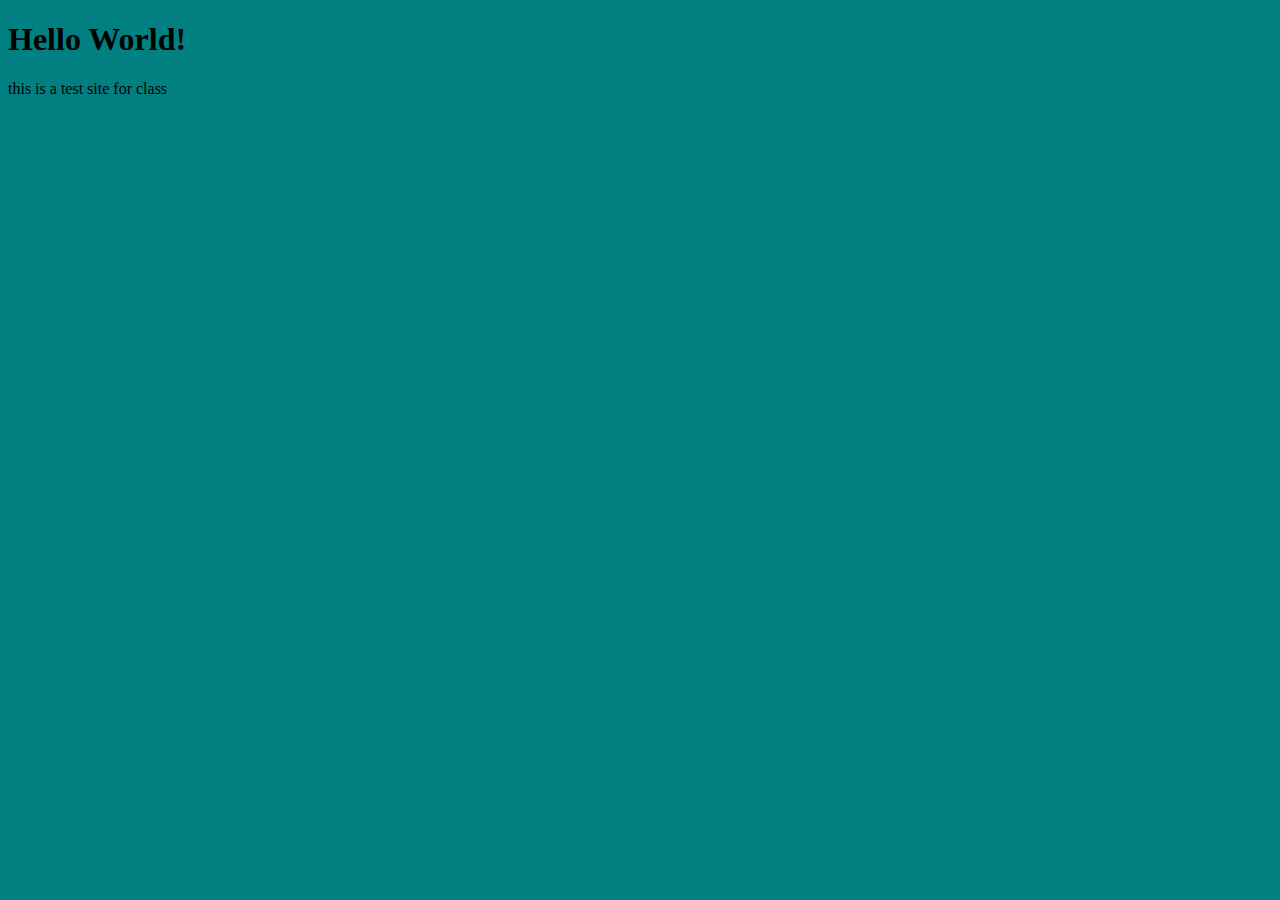
==== index.html @ 4259e852 "Create index.html" ====
<!DOCTYPE html>
<html>
<head>
	<meta charset="utf-8">
	<meta name="viewport" content="width=device-width, initial-scale=1">
	<title>Stardew Valley | Home</title>
</head>
<body style="background-color: teal;">
	<header>
		<h1>Hello World!</h1>
		<p>this is a test site for class</p>
	</header>
	<section></section>
	<section></section>
	<footer></footer>

</body>
</html>
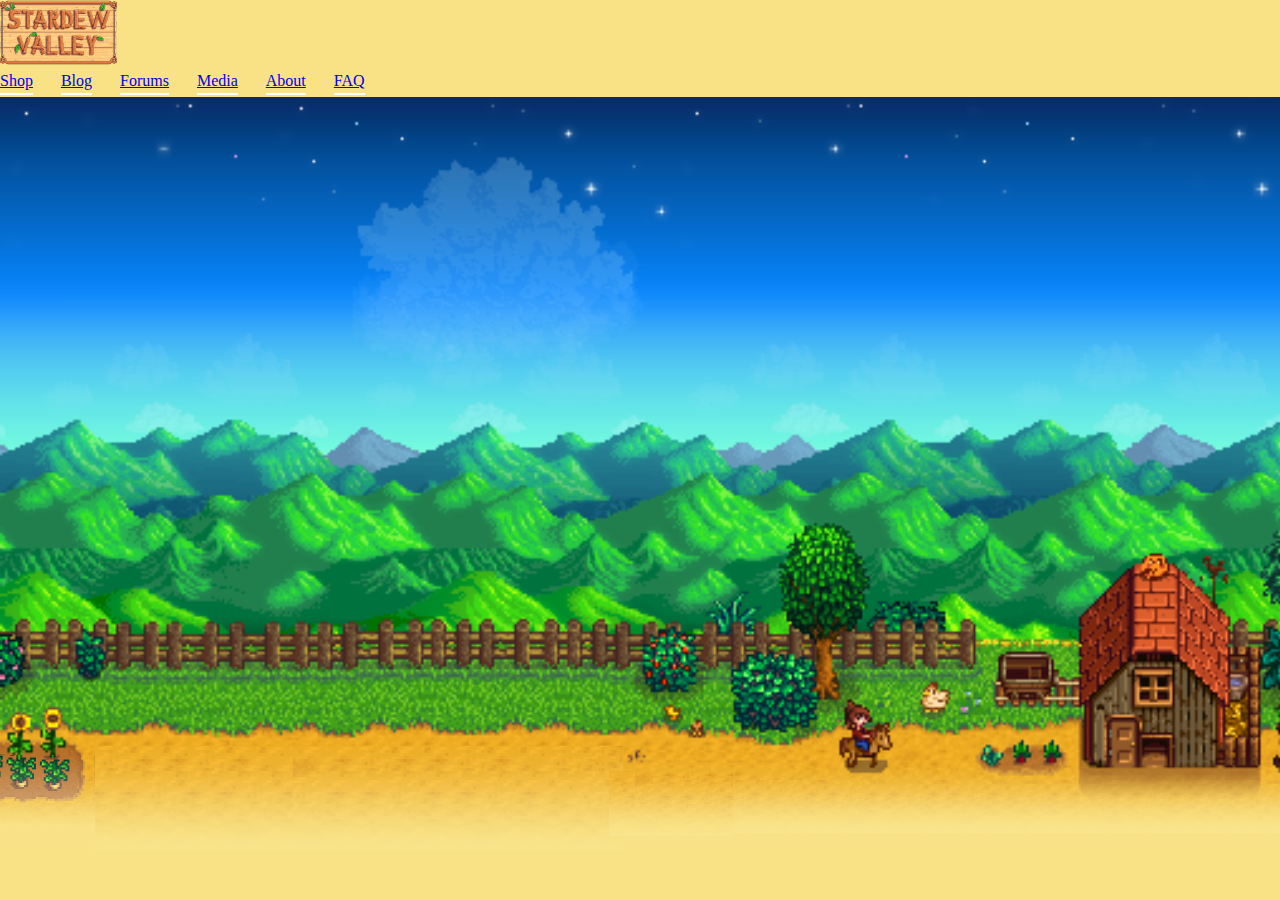
==== commit e26051e9: "imgs" ====
--- a/index.html
+++ b/index.html
@@ -4,13 +4,40 @@
 	<meta charset="utf-8">
 	<meta name="viewport" content="width=device-width, initial-scale=1">
 	<title>Stardew Valley | Home</title>
+
+	<!-- STYLE SHEETS -->
+    <link rel="stylesheet" href="styles/normalize.css">
+    <link rel="stylesheet" href="styles/style.css">
+    <meta name="viewport" content="width=device-width, initial-scale=1.0">
 </head>
-<body style="background-color: teal;">
+<body>
 	<header>
-		<h1>Hello World!</h1>
-		<p>this is a test site for class</p>
+		<nav id="top-nav">
+			<div id="SDVLogo"><a href="index.html"><img src="imgs/TopMenuLogo.svg"></a></div>
+			<div>
+				<ul>
+					<li><a href="#">Shop<a/></li>
+					<li><a href="#">Blog<a/></li>
+					<li><a href="#">Forums<a/></li>
+					<li><a href="#">Media<a/></li>
+					<li><a href="#">About<a/></li>
+					<li><a href="#">FAQ<a/></li>
+				</ul>
+			</div>	
+		</nav>
+		<div>
+			<!--add social media icons here -->
+		</div>
 	</header>
-	<section></section>
+
+	<section>
+		<!-- Hero Section -->
+
+	</section>
+	 <div id="HeroSec">
+		<img src="imgs/heroimg.svg">
+		
+	</div>
 	<section></section>
 	<footer></footer>
 
--- a/styles/style.css
+++ b/styles/style.css
@@ -0,0 +1,52 @@
+/* GLOBAL STYLES */
+
+html {
+    line-height: 0;
+}
+
+body {
+    width: 100%;
+    background-color: #f9e186;
+}
+
+.flex-row-top {
+    display: flex;
+    flex-direction: row;
+    justify-content: space-between;
+}
+
+.flex-row-center {
+    display: flex;
+    flex-direction: row;
+    justify-content: space-between;
+    align-items: center;
+}
+
+.flex-1 {
+    flex: 1;
+    background-color: lightblue;
+}
+
+.flex-2 {
+    flex: 2;
+    background-color: peachpuff;
+}
+
+.grid-2 {
+    display: grid;
+    grid-template: auto / 1fr 2fr;
+    column-gap: 104px;
+}
+
+/* top menu */
+#top-nav ul {
+    padding: 0;
+}
+
+#top-nav li {
+    list-style-type: none;
+    margin-right: 24px;
+    border-bottom: 2px solid white;
+    padding-bottom: 4px;
+    display: inline;
+}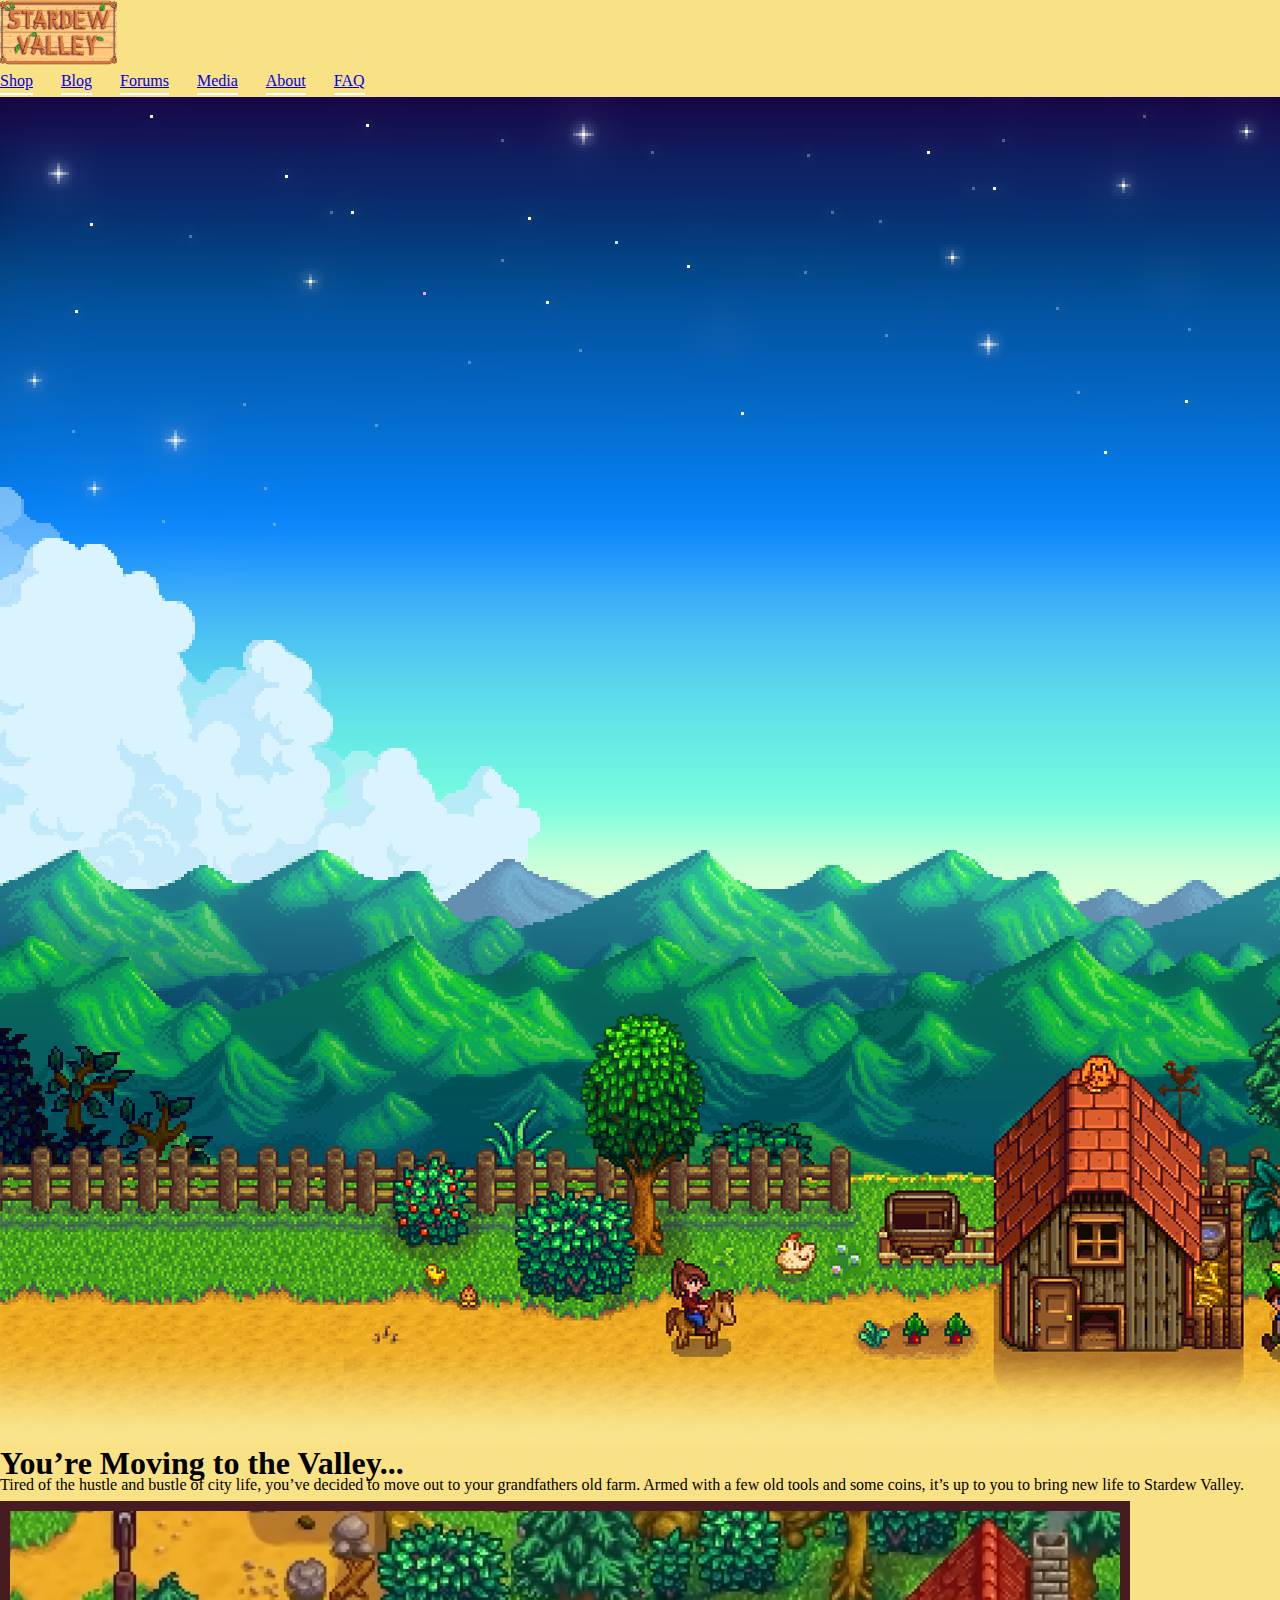
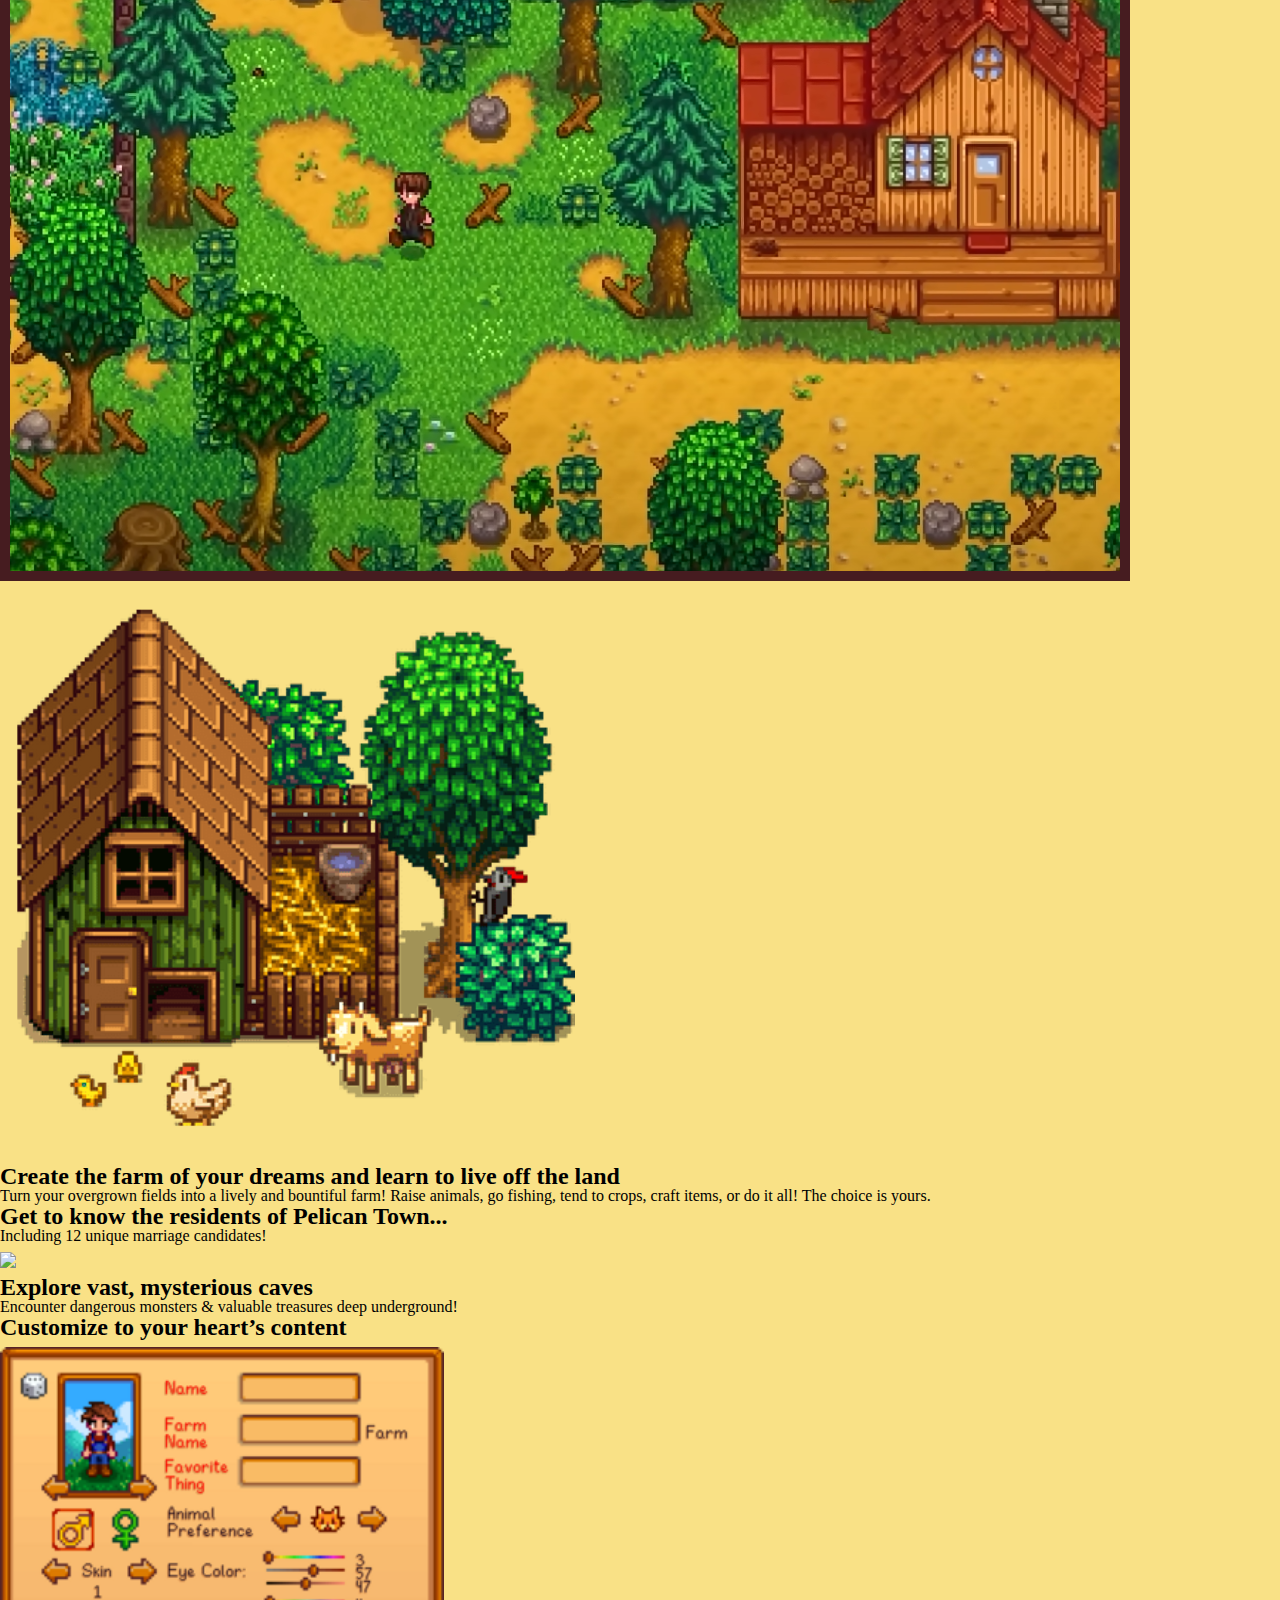
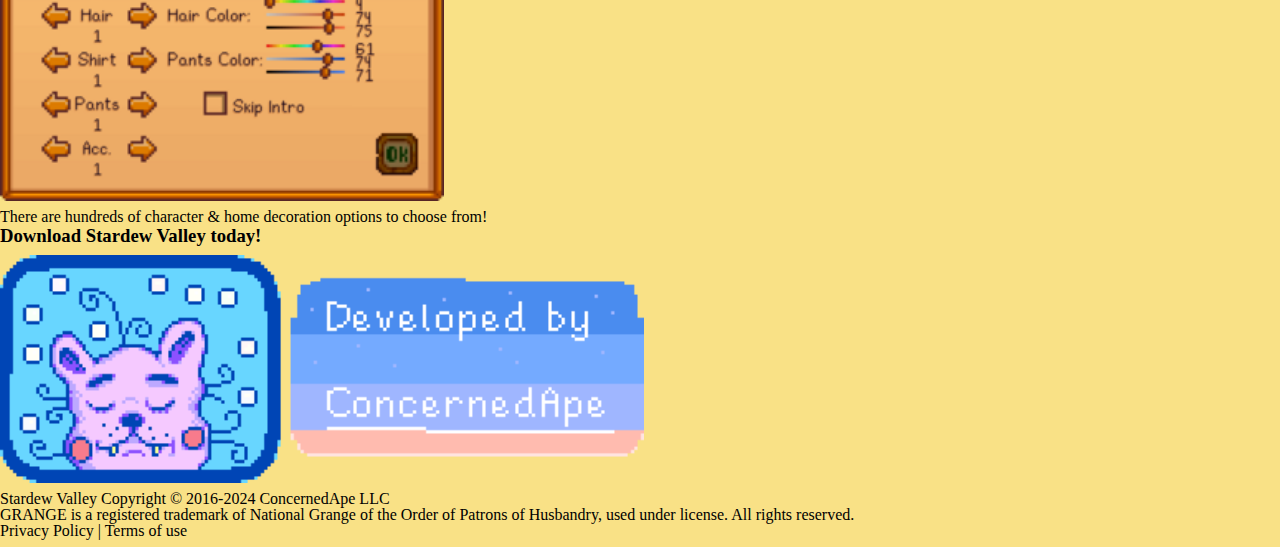
==== commit 2ca64bea: "content update" ====
--- a/index.html
+++ b/index.html
@@ -33,13 +33,60 @@
 	<section>
 		<!-- Hero Section -->
 
+		<div class="HeroSec"><img src="imgs/stardewbackground.png"></div>
+
 	</section>
-	 <div id="HeroSec">
-		<img src="imgs/heroimg.svg">
+	 
+
+	<section>
+		<!-- content -->
 		
-	</div>
-	<section></section>
-	<footer></footer>
+		<div>
+			<h1>You’re Moving to the Valley...</h1>
+			<p>Tired of the hustle and bustle of city life, you’ve decided to move out to your grandfathers old farm. Armed with a few old tools and some coins, it’s up to you to bring new life to Stardew Valley.</p>
+			<div><img src="imgs/homeimg1.svg"></div>
+		</div>
+		
+		
+		<div>
+			<div><img src="imgs/farmclearbg.svg"></div>
+			<h2>Create the farm of your dreams and learn to live off the land</h2>
+			<p>Turn your overgrown fields into a lively and bountiful farm! Raise animals, go fishing, tend to crops, craft items, or do it all! The choice is yours.</p>
+		</div>
+
+		<div>
+			<h2>Get to know the residents of Pelican Town...</h2>
+			<!-- button to see mariage candidates -->
+			<p>Including 12 unique marriage candidates!</p>
+		</div>
+
+		<div>
+			<div><img src="imgs/mines.svg"></div>
+			<h2>Explore vast, mysterious caves</h2>
+			<p>Encounter dangerous monsters & valuable treasures deep underground!</p>
+		</div>
+
+		<div>
+			<h2>Customize to your heart’s content</h2>
+			<div><img src="imgs/CharacterCreation.svg"></div>
+			<p>There are hundreds of character & home decoration options to choose from!</p>
+		</div>
+
+		<div>
+			<h3>Download Stardew Valley today!</h3>
+			<!-- ratings sponsors and stuff -->
+		</div>
+
+	</section>
+	<footer>
+		<div>
+			<div><img src="imgs/ConcernedApe.svg"></div>
+			<p>Stardew Valley Copyright © 2016-2024 ConcernedApe LLC</p>
+			<p>GRANGE is a registered trademark of National Grange of the Order of Patrons of Husbandry, used under license. All rights reserved.</p>
+		</div>
+
+		<p>Privacy Policy | Terms of use</p>
+	</footer>
 
 </body>
 </html>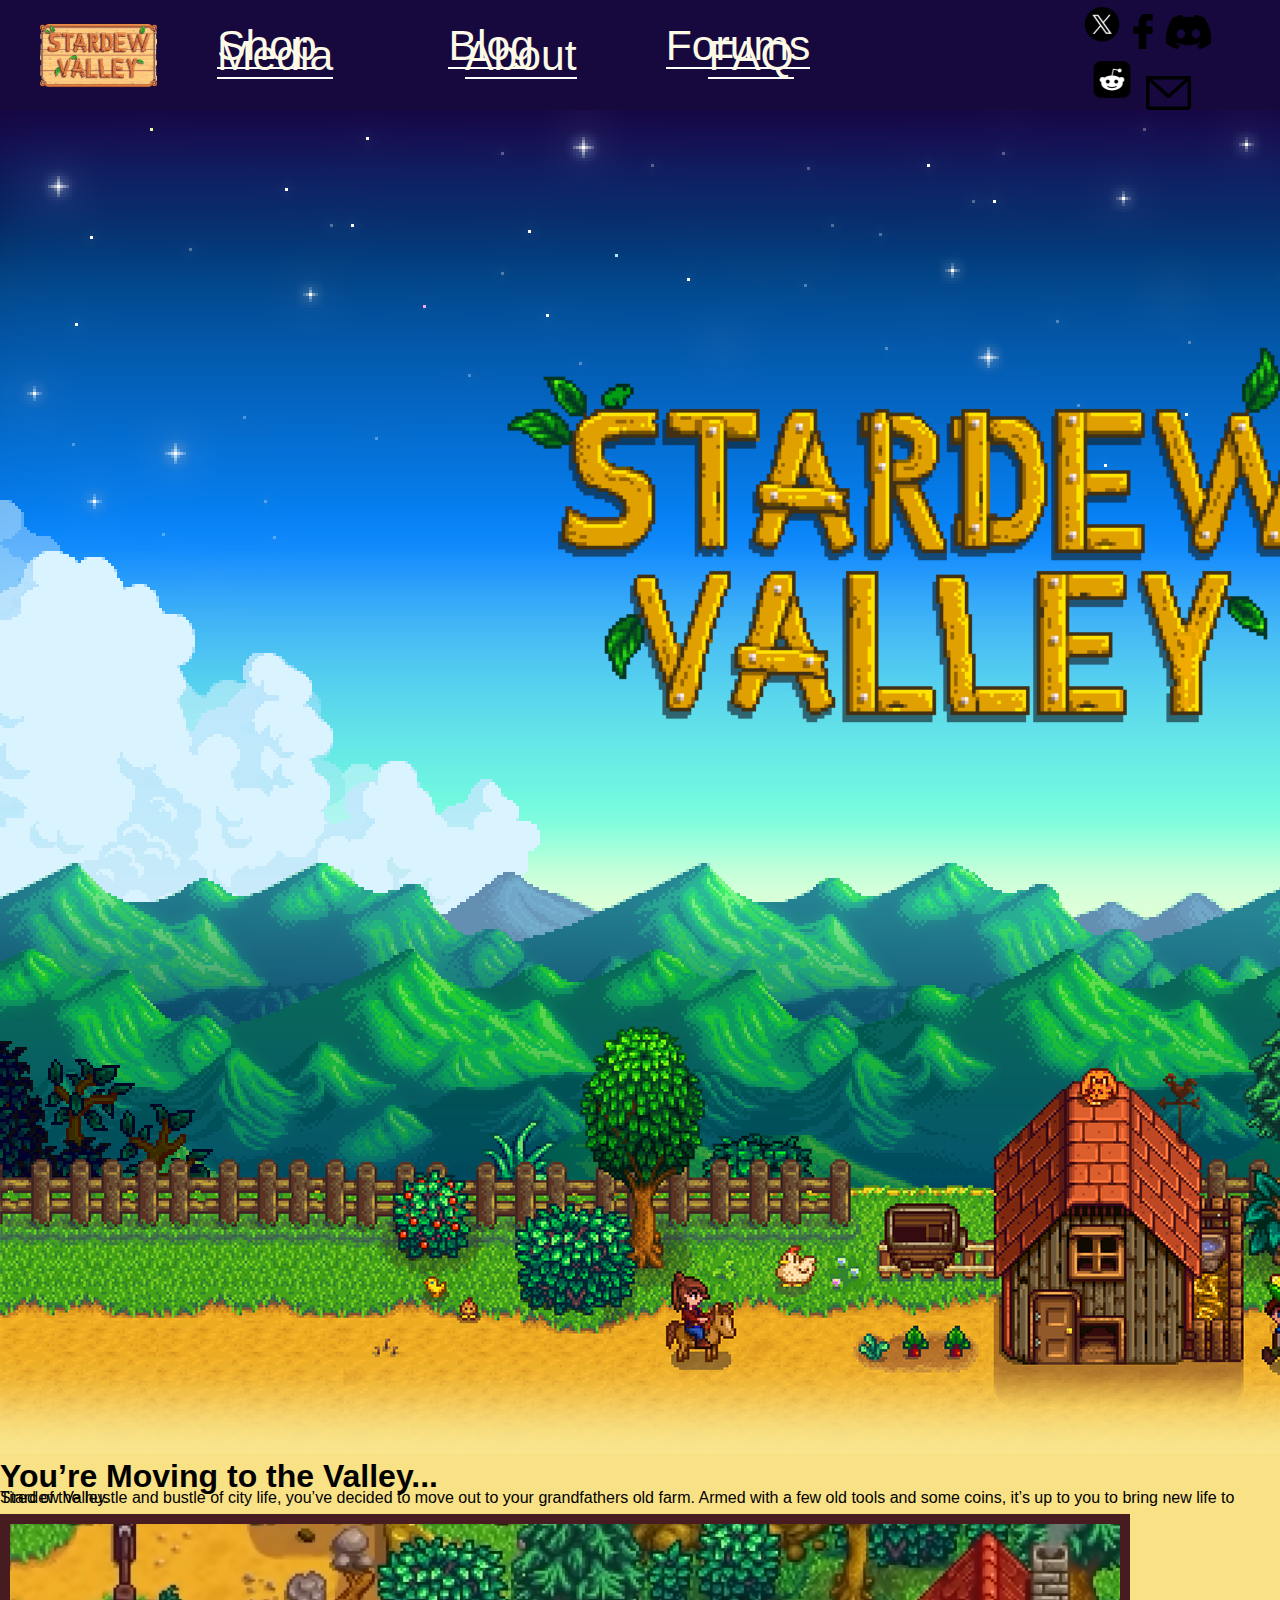
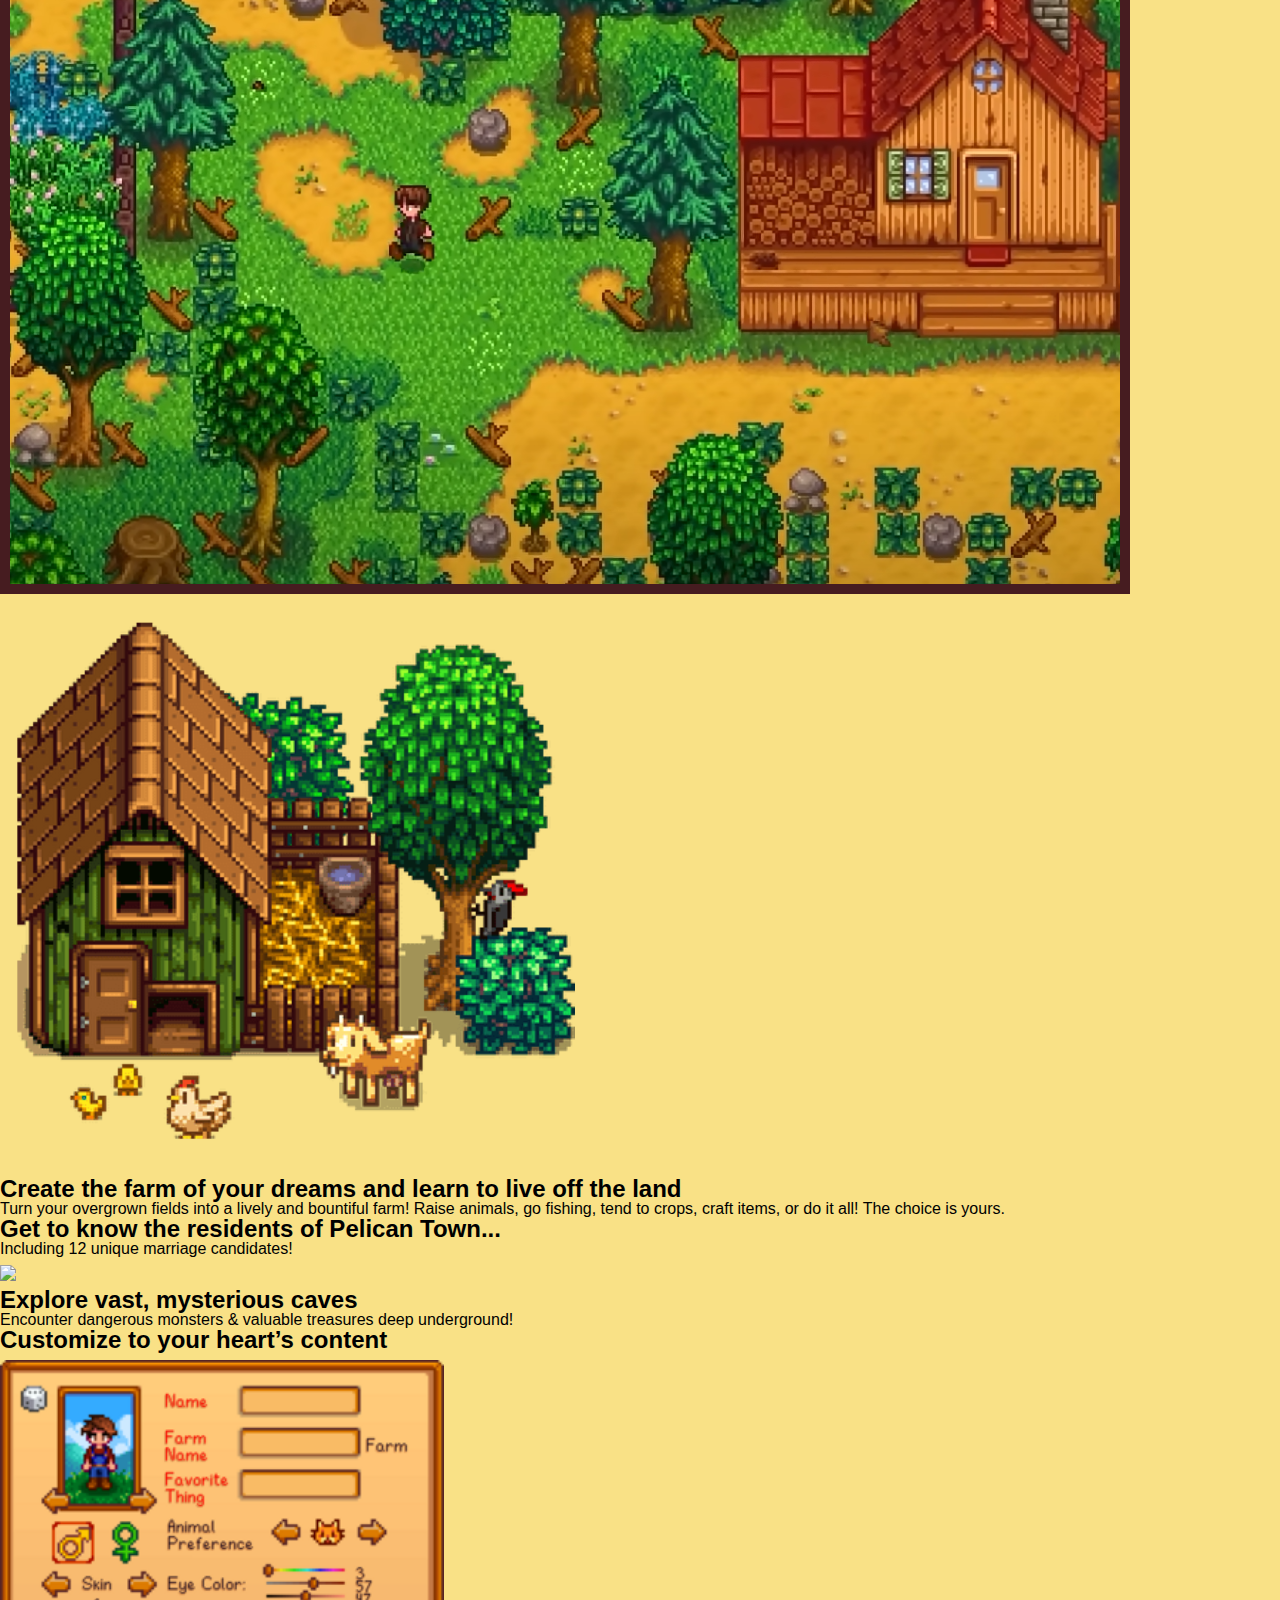
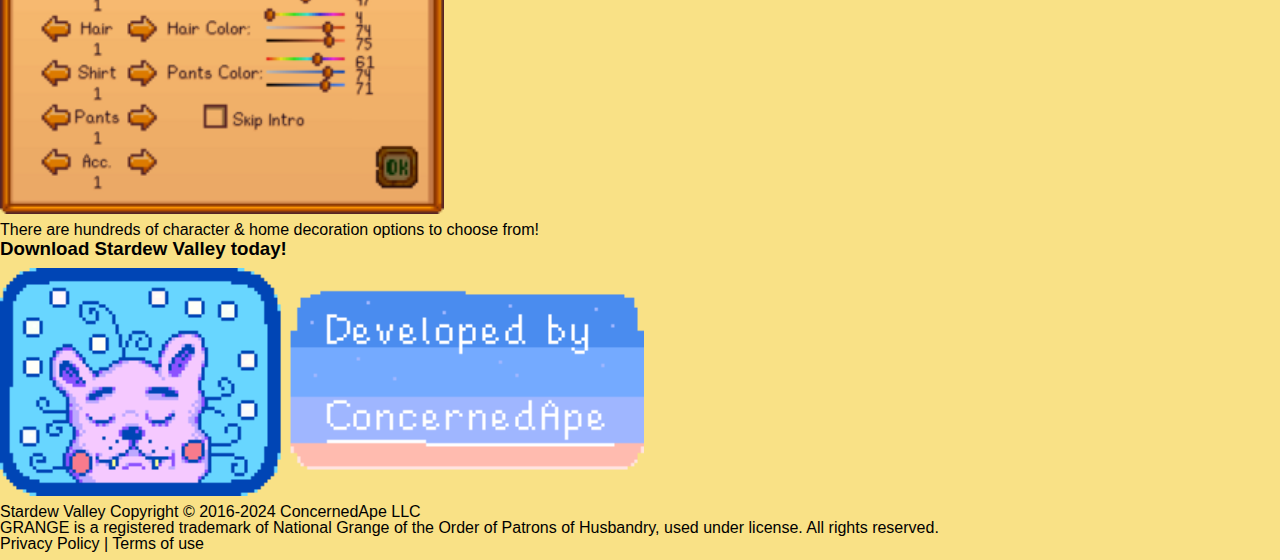
==== commit 79c4c54c: "progress" ====
--- a/index.html
+++ b/index.html
@@ -8,7 +8,6 @@
 	<!-- STYLE SHEETS -->
     <link rel="stylesheet" href="styles/normalize.css">
     <link rel="stylesheet" href="styles/style.css">
-    <meta name="viewport" content="width=device-width, initial-scale=1.0">
 </head>
 <body>
 	<header>
@@ -17,23 +16,30 @@
 			<div>
 				<ul>
 					<li><a href="#">Shop<a/></li>
-					<li><a href="#">Blog<a/></li>
+					<li><a href="DevBlog.html">Blog<a/></li>
 					<li><a href="#">Forums<a/></li>
-					<li><a href="#">Media<a/></li>
+					<li><a href="Media.html">Media<a/></li>
 					<li><a href="#">About<a/></li>
-					<li><a href="#">FAQ<a/></li>
+					<li><a href="faq.html">FAQ<a/></li>
 				</ul>
 			</div>	
+			<div id="topsocials">
+			<a href="#"><img src="imgs/image 26.svg" alt="Twitter link"></a>
+			<a href="#"><img src="imgs/image 28.svg" alt="Facebook link"></a>
+			<a href="#"><img src="imgs/image 27.svg" alt="Discord link"></a>
+			<a href="#"><img src="imgs/image 29.svg" alt="Reddit link"></a>
+			<a href="#"><img src="imgs/email.svg" alt="Email link"></a>
+		</div>
 		</nav>
-		<div>
-			<!--add social media icons here -->
-		</div>
 	</header>
 
 	<section>
 		<!-- Hero Section -->
 
-		<div class="HeroSec"><img src="imgs/stardewbackground.png"></div>
+		<div class="HeroSec">
+			<img src="imgs/stardewbackground.png" alt="Rolling hills under a blue sky with stars near the top. There are clouds on either side of the sky and a flock of birds flying into the distance on the right near the hills. At the bottom of the image there is a view of a farm building, and two player sprites farming. One is on a horse near some chickens, and the other is tending the garden.">
+			<a href="index.html" class="mainlogolink"><img src="imgs/main_logo.png" alt="Main Stardew Valley Logo, links to homepage."></a>
+		</div>
 
 	</section>
 	 
--- a/styles/style.css
+++ b/styles/style.css
@@ -7,6 +7,11 @@
 body {
     width: 100%;
     background-color: #f9e186;
+    font-family: Stardew_Valley, sans-serif;
+}
+
+a {
+    text-decoration: inherit;
 }
 
 .flex-row-top {
@@ -38,6 +43,14 @@
     column-gap: 104px;
 }
 
+/* fonts */
+
+@font-face {
+    font-family: Stardew_Valley;
+    src: url(fonts/Stardew_Valley.otf);
+}
+
+
 /* top menu */
 #top-nav ul {
     padding: 0;
@@ -45,8 +58,49 @@
 
 #top-nav li {
     list-style-type: none;
-    margin-right: 24px;
+    margin-right: 60px;
+    margin-left: 60px;
     border-bottom: 2px solid white;
     padding-bottom: 4px;
     display: inline;
+}
+
+#top-nav a {
+    text-decoration: none;
+    color: #FDF9E7;
+    font-size: 32pt;
+}
+
+#top-nav {
+    display: flex;
+    align-items: center;
+    justify-content: space-between;
+    background-color: #17093E;
+}
+
+#SDVLogo {
+    margin-left: 40px;
+}
+
+#topsocials {
+    margin-right: 40px;
+}
+
+/* hero section */
+
+.HeroSec {
+    position: relative;
+    display: inline-block;
+}
+
+.HeroSec img {
+    display: block;
+}
+
+
+.mainlogolink {
+    position: absolute;
+    scale: 120%;
+    top: 20%;
+    left: 30%;
 }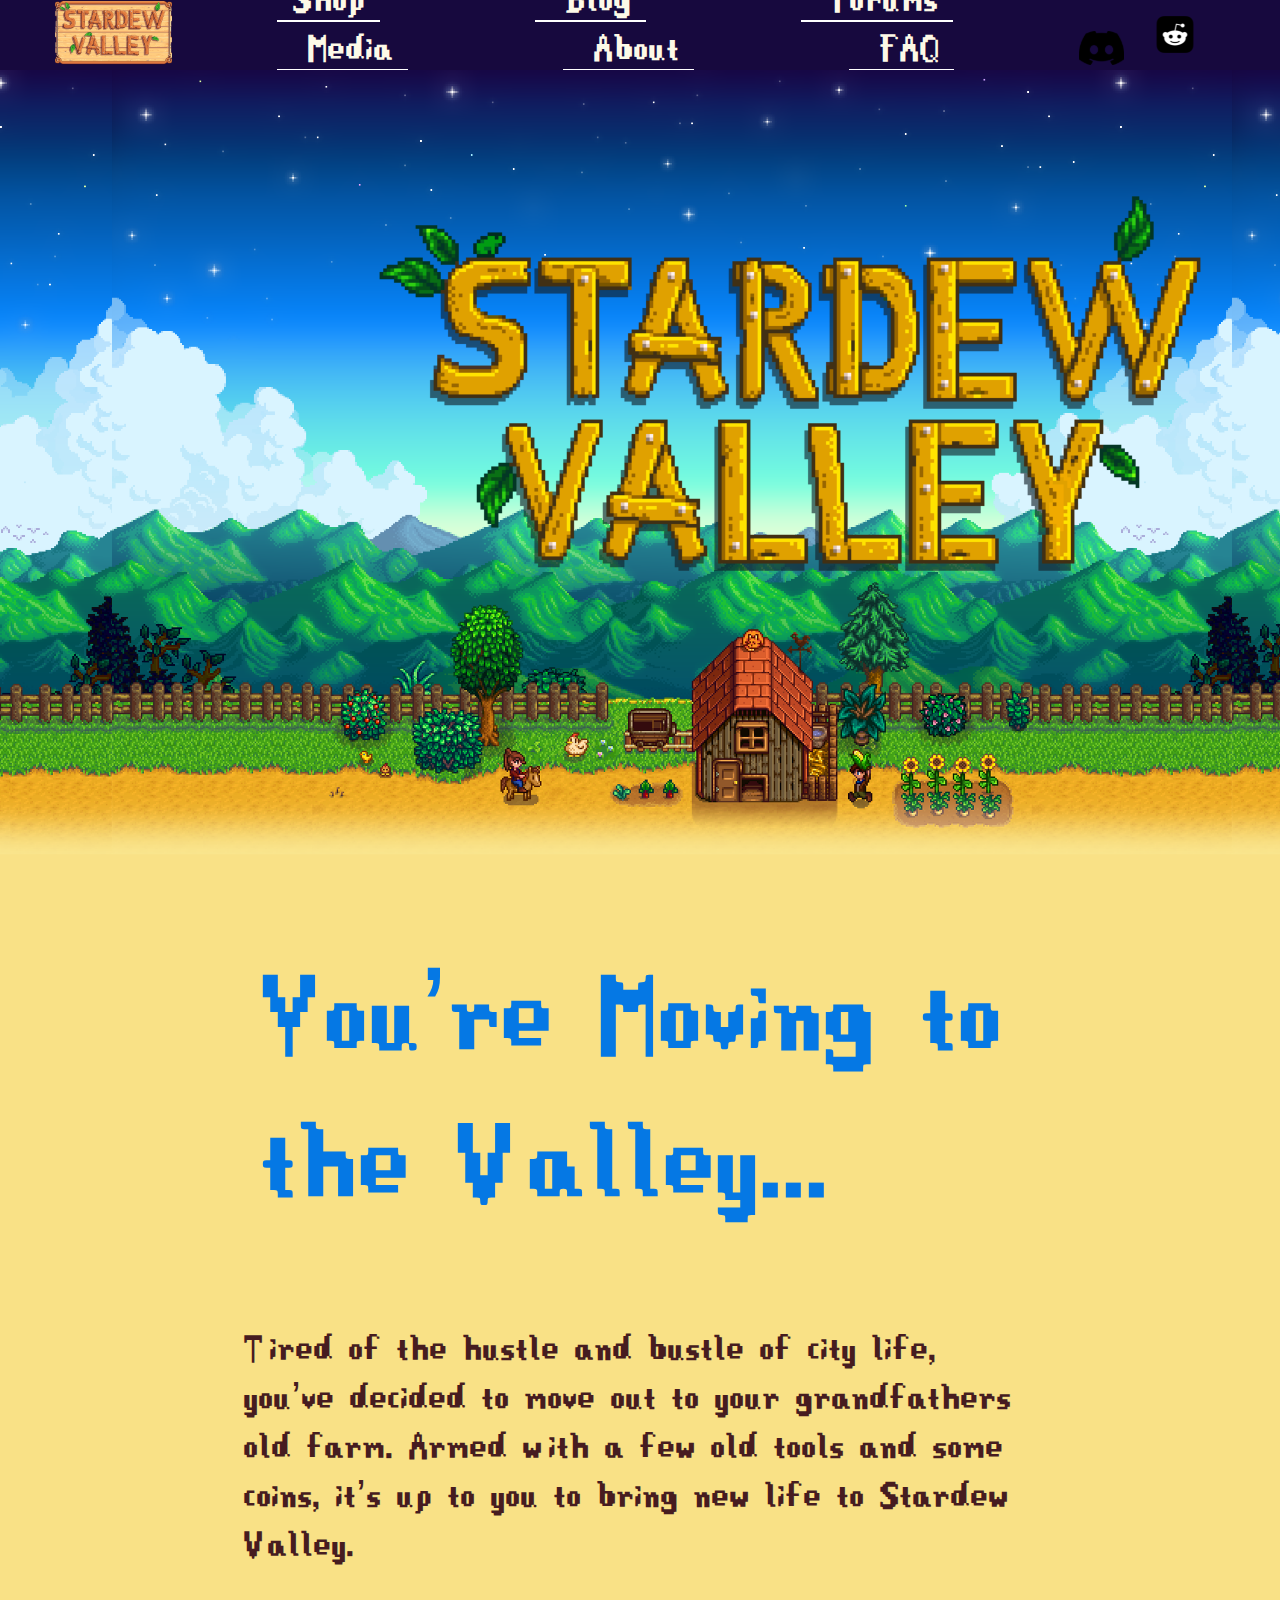
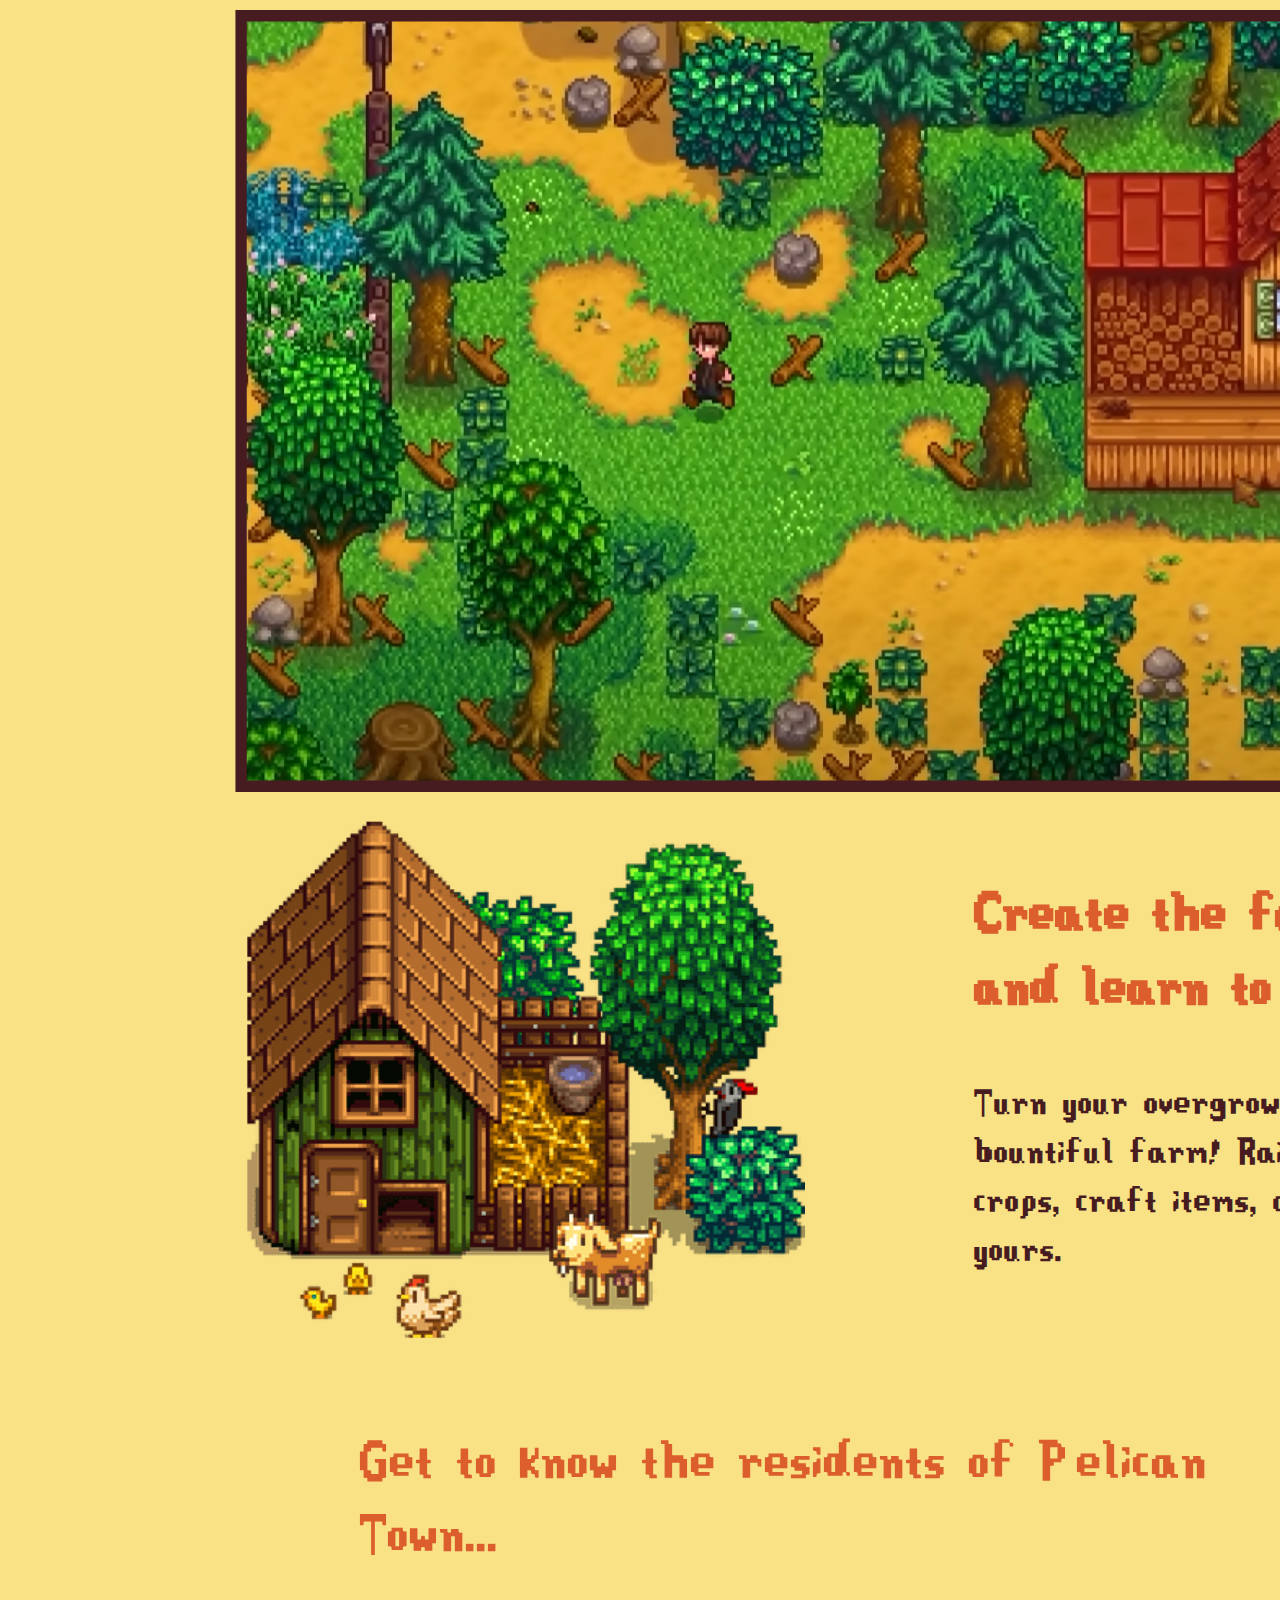
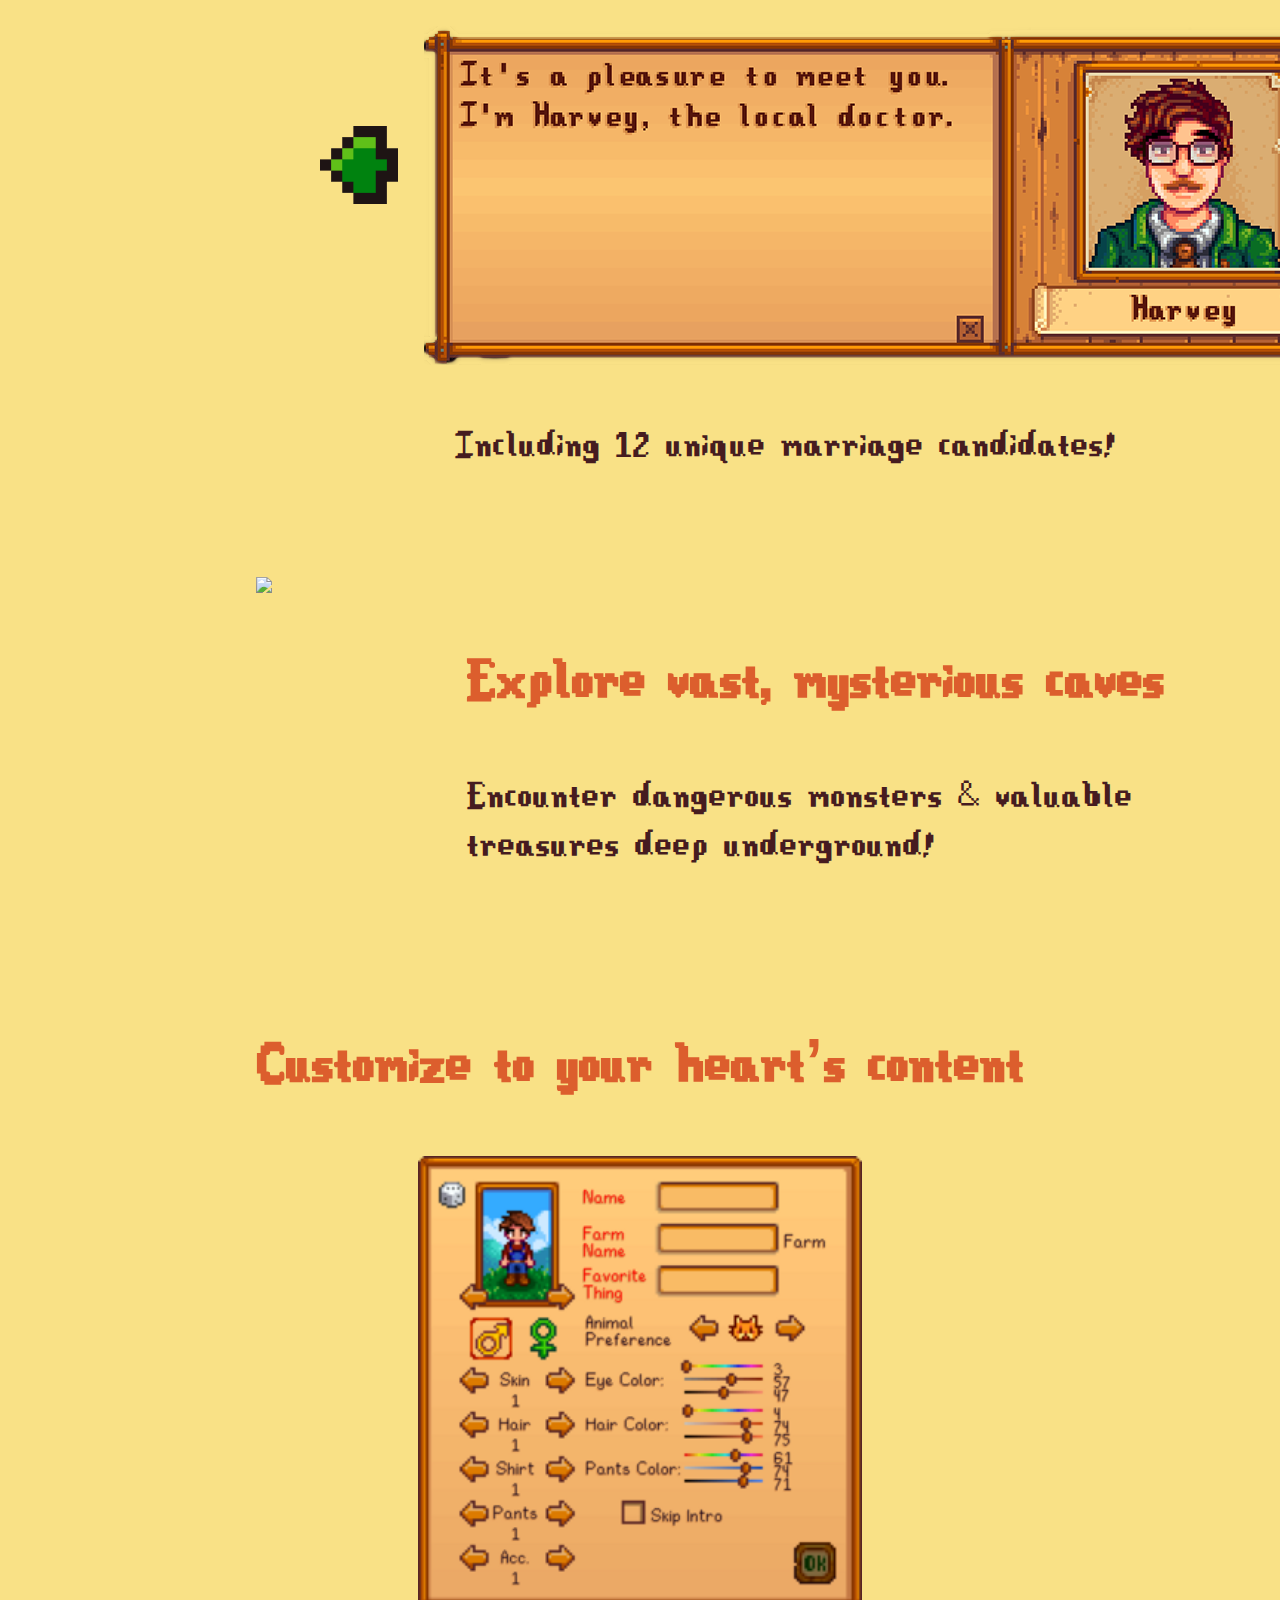
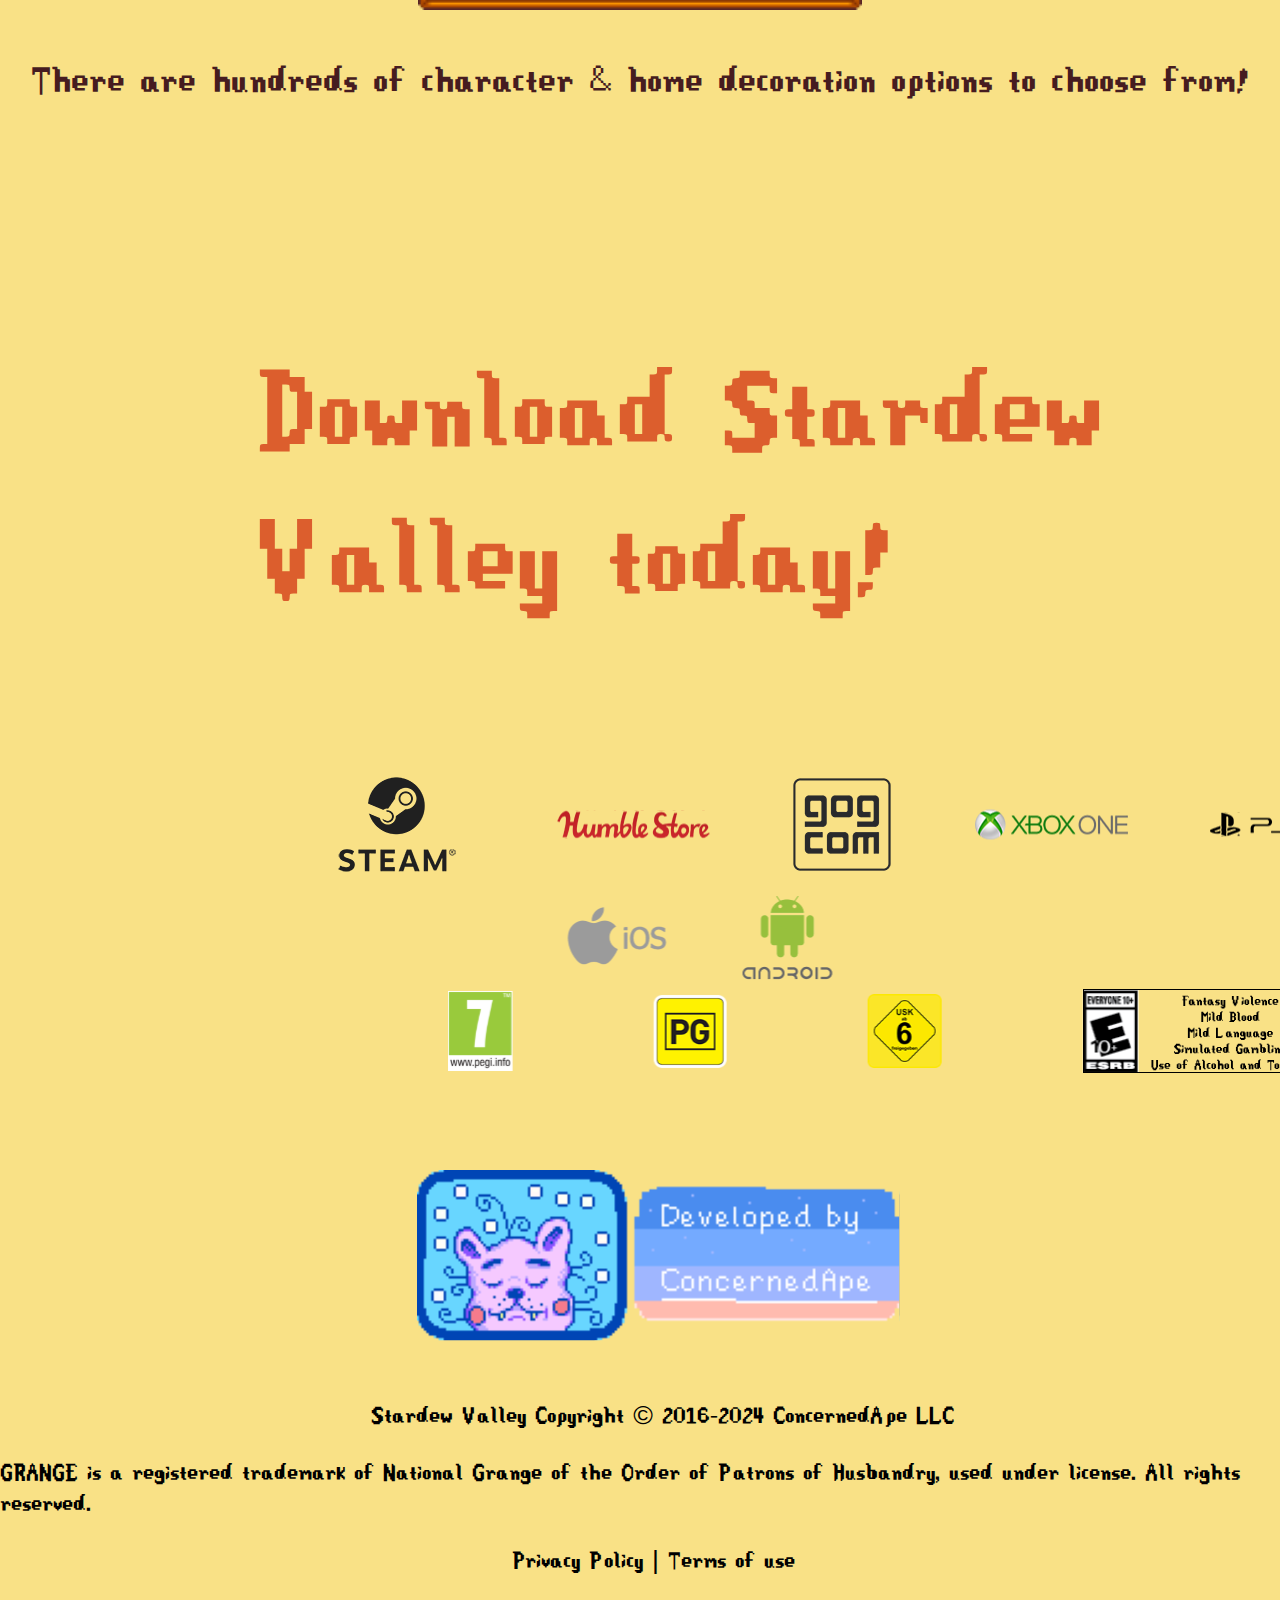
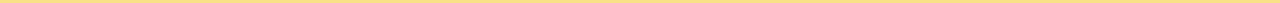
==== commit 34a51e19: "major layout update" ====
--- a/index.html
+++ b/index.html
@@ -12,7 +12,7 @@
 <body>
 	<header>
 		<nav id="top-nav">
-			<div id="SDVLogo"><a href="index.html"><img src="imgs/TopMenuLogo.svg"></a></div>
+			<div id="SDVLogo"><a href="index.html"><img src="imgs/TopMenuLogo.svg" alt="Stardew Valley logo featuring the name of the game on a wood board."></a></div>
 			<div>
 				<ul>
 					<li><a href="#">Shop<a/></li>
@@ -37,8 +37,8 @@
 		<!-- Hero Section -->
 
 		<div class="HeroSec">
-			<img src="imgs/stardewbackground.png" alt="Rolling hills under a blue sky with stars near the top. There are clouds on either side of the sky and a flock of birds flying into the distance on the right near the hills. At the bottom of the image there is a view of a farm building, and two player sprites farming. One is on a horse near some chickens, and the other is tending the garden.">
-			<a href="index.html" class="mainlogolink"><img src="imgs/main_logo.png" alt="Main Stardew Valley Logo, links to homepage."></a>
+			<img id="herobg" src="imgs/stardewbackground.png" alt="Rolling hills under a blue sky with stars near the top. There are clouds on either side of the sky and a flock of birds flying into the distance on the right near the hills. At the bottom of the image there is a view of a farm building, and two player sprites farming. One is on a horse near some chickens, and the other is tending the garden.">
+			<a href="index.html" id="mainlogolink"><img src="imgs/main_logo.png" alt="Main Stardew Valley Logo, links to homepage."></a>
 		</div>
 
 	</section>
@@ -47,51 +47,74 @@
 	<section>
 		<!-- content -->
 		
-		<div>
-			<h1>You’re Moving to the Valley...</h1>
-			<p>Tired of the hustle and bustle of city life, you’ve decided to move out to your grandfathers old farm. Armed with a few old tools and some coins, it’s up to you to bring new life to Stardew Valley.</p>
+		<div id="intro">
+			<div id="intro-txt">
+				<h1 class="title">You’re Moving to the Valley...</h1>
+				<p>Tired of the hustle and bustle of city life, you’ve decided to move out to your grandfathers old farm. Armed with a few old tools and some coins, it’s up to you to bring new life to Stardew Valley.</p>
+			</div>
 			<div><img src="imgs/homeimg1.svg"></div>
 		</div>
 		
 		
-		<div>
+		<div id="fod" class="grid-2">
 			<div><img src="imgs/farmclearbg.svg"></div>
-			<h2>Create the farm of your dreams and learn to live off the land</h2>
-			<p>Turn your overgrown fields into a lively and bountiful farm! Raise animals, go fishing, tend to crops, craft items, or do it all! The choice is yours.</p>
+			<div id="fod-txt">
+				<h2 class="lvl1">Create the farm of your dreams and learn to live off the land</h2>
+				<p>Turn your overgrown fields into a lively and bountiful farm! Raise animals, go fishing, tend to crops, craft items, or do it all! The choice is yours.</p>
+			</div>
 		</div>
 
-		<div>
-			<h2>Get to know the residents of Pelican Town...</h2>
-			<!-- button to see mariage candidates -->
+		<div id="residents">
+			<h2 class="lvl1">Get to know the residents of Pelican Town...</h2>
+			<div><img src="imgs/harvey.png"></div>
 			<p>Including 12 unique marriage candidates!</p>
 		</div>
 
-		<div>
+		<div id="mines" class="grid-2">
 			<div><img src="imgs/mines.svg"></div>
-			<h2>Explore vast, mysterious caves</h2>
-			<p>Encounter dangerous monsters & valuable treasures deep underground!</p>
+			<div id="mines-txt">
+				<h2 class="lvl1">Explore vast, mysterious caves</h2>
+				<p>Encounter dangerous monsters & valuable treasures deep underground!</p>
+			</div>
 		</div>
 
-		<div>
-			<h2>Customize to your heart’s content</h2>
+		<div id="cc">
+			<h2 class="lvl1">Customize to your heart’s content</h2>
 			<div><img src="imgs/CharacterCreation.svg"></div>
 			<p>There are hundreds of character & home decoration options to choose from!</p>
 		</div>
 
 		<div>
-			<h3>Download Stardew Valley today!</h3>
-			<!-- ratings sponsors and stuff -->
+			<h3 id="fdownload">Download Stardew Valley today!</h3>
+			<div id="fstores">
+				<a href="#"><img src="imgs/image 13.svg" alt="Steam link"></a>
+				<a href="#"><img src="imgs/image 14.svg" alt="Humble Store link"></a>
+				<a href="#"><img src="imgs/image 15.svg" alt="Gogcom link"></a>
+				<a href="#"><img src="imgs/image 16.svg" alt="XBoxOne link"></a>
+				<a href="#"><img src="imgs/image 17.svg" alt="Playstation link"></a>
+				<a href="#"><img src="imgs/image 18.svg" alt="Nintendo Switch link"></a>
+			</div>
+			<div id="fmobile">
+				<a href="#"><img src="imgs/image 19.svg" alt="Apple ios link"></a>
+				<a href="#"><img src="imgs/image 20.svg" alt="Android link"></a>
+			</div>
+			<div id="fratings">
+				<a href="#"><img src="imgs/image 21.svg" alt="PEGI rating 7"></a>
+				<a href="#"><img src="imgs/image 22.svg" alt="PG - Parental Guidance rating"></a>
+				<a href="#"><img src="imgs/image 23.svg" alt="USK rating 6"></a>
+				<a href="#"><img src="imgs/e10.svg" alt="Rated everyone 10 and up due to Fantasy Violence Mild Blood Mild Language Simulated Gambling Use of Alcohol and Tobacco"></a>
+			</div>
 		</div>
 
 	</section>
 	<footer>
 		<div>
 			<div><img src="imgs/ConcernedApe.svg"></div>
-			<p>Stardew Valley Copyright © 2016-2024 ConcernedApe LLC</p>
+			<p id="llc">Stardew Valley Copyright © 2016-2024 ConcernedApe LLC</p>
 			<p>GRANGE is a registered trademark of National Grange of the Order of Patrons of Husbandry, used under license. All rights reserved.</p>
+			<p id="tou">Privacy Policy | Terms of use</p>
 		</div>
 
-		<p>Privacy Policy | Terms of use</p>
 	</footer>
 
 </body>
--- a/styles/style.css
+++ b/styles/style.css
@@ -1,14 +1,16 @@
 /* GLOBAL STYLES */
 
 html {
-    line-height: 0;
+    line-height: auto;
 }
 
 body {
     width: 100%;
     background-color: #f9e186;
     font-family: Stardew_Valley, sans-serif;
-}
+    font-size: inherit;
+}
+
 
 a {
     text-decoration: inherit;
@@ -43,25 +45,45 @@
     column-gap: 104px;
 }
 
+
+
 /* fonts */
 
 @font-face {
-    font-family: Stardew_Valley;
-    src: url(fonts/Stardew_Valley.otf);
-}
+    font-family: 'Stardew_Valley';
+    src: url('../fonts/Stardew_Valley.otf') format('opentype');
+    src: url('../fonts/Stardew_Valley.ttf') format('truetype');
+}
+
+body p {
+     color: inherit;
+     font-size: 32pt;
+}
+
+.lvl1 {
+    color: #DC5E2D;
+    font-size: 48pt;
+}
+
+.title {
+    color: #0578E4;
+    font-size: 96pt;
+}
+
 
 
 /* top menu */
 #top-nav ul {
-    padding: 0;
+    padding-top: 30px;
 }
 
 #top-nav li {
     list-style-type: none;
     margin-right: 60px;
-    margin-left: 60px;
+    margin-left: 65px;
     border-bottom: 2px solid white;
     padding-bottom: 4px;
+    padding-top: 10px;
     display: inline;
 }
 
@@ -69,6 +91,7 @@
     text-decoration: none;
     color: #FDF9E7;
     font-size: 32pt;
+    padding-left: 15px;
 }
 
 #top-nav {
@@ -76,10 +99,13 @@
     align-items: center;
     justify-content: space-between;
     background-color: #17093E;
+    width: 100%;
+    height: 70px;
 }
 
 #SDVLogo {
     margin-left: 40px;
+    height: 100%;
 }
 
 #topsocials {
@@ -89,18 +115,275 @@
 /* hero section */
 
 .HeroSec {
-    position: relative;
-    display: inline-block;
-}
-
-.HeroSec img {
-    display: block;
-}
-
-
-.mainlogolink {
+ width: 100vw;
+ height: auto;
+ overflow-x: hidden;
+ position: relative;
+}
+
+#herobg {
+ width: 175vw;
+ max-width: none;
+ height: 45%;
+ margin-left: -35%;
+}
+
+
+#mainlogolink {
     position: absolute;
     scale: 120%;
     top: 20%;
-    left: 30%;
-}+    left: 35%;
+}
+
+.pagetitle {
+    position: absolute;
+    top: 45%;
+    left: 35%;
+}
+
+
+
+/* footer */
+
+footer {
+    display: flex;
+    flex-direction: column;
+    align-items: center;
+    padding-top: 5%;
+}
+
+footer img {
+    padding-left: 30%;
+    scale: 75%;
+}
+
+footer p {
+    font-size: 20pt;
+        font-weight: lighter;
+}
+
+#llc {
+    padding-left: 29%;
+}
+
+#tou {
+    padding-left: 40%;
+}
+/* Home Content */ 
+
+#intro {
+    margin-left: 25%;
+}
+
+#intro img {
+    scale: 115%;
+    padding-top: 5%;
+    padding-bottom: 5%;
+}
+
+#intro-txt {
+    width: 80%;
+    margin-left: -8%;
+
+}
+
+#intro h1 {
+    margin-left: 2%;
+    font-weight: lighter;
+}
+
+#intro p {
+    color: #461C20;
+    font-weight: lighter;
+}
+
+#fod {
+    width: 75%;
+    margin-left: 18%;
+}
+
+#fod-txt {
+    padding-top: 4%;
+    width: 800px;
+    margin-left: 8%;
+    color: #461C20;
+}
+
+#residents {
+    margin-left: 25%;
+}
+
+#residents p {
+    padding-left: 14%;
+    color: #461C20;
+    font-weight: lighter;
+}
+
+#residents h2 {
+    padding-left: 4%;
+    font-weight: lighter;
+}
+
+#mines {
+    margin-left: 20%;
+    width: 75%;
+    padding-top: 5%;
+    padding-bottom: 5%;
+}
+
+#mines-txt {
+    padding-top: 2%;
+    width: 750px;
+}
+
+#mines-txt p {
+    color: #461C20;
+    font-weight: lighter;
+}
+
+#cc {
+    display: flex;
+    flex-direction: column;
+    align-items: center;
+    padding-bottom: 5%;
+}
+
+#cc p {
+    color: #461C20;
+    font-weight: lighter;
+}
+
+
+#fdownload {
+    color: #DC5E2D;
+    margin-left: 20%;
+    font-size: 96pt;
+    font-weight: lighter;
+}
+
+#fstores {
+    width: 1180px;
+    display: flex;
+    flex-direction: row;
+    justify-content: space-between;
+    align-items: center;
+    margin-left: 25%;
+}
+
+#fmobile {
+    width: 275px;
+    display: flex;
+    flex-direction: row;
+    justify-content: space-between;
+    align-items: center;
+    margin-left: 44%;
+}
+
+#fratings {
+    width: 884px;
+    display: flex;
+    flex-direction: row;
+    justify-content: space-between;
+    align-items: center;
+    margin-left: 35%;
+}
+
+/* Blog page */
+
+
+#backboarddev {
+    width: 1127px;
+    height: 3500px;
+    background-color: #FBC571;
+    border-style: solid;
+    border-width: 10px;
+    border-color: #461C20;
+    margin-left: 26%;
+}
+
+.post {
+    width: 980px;
+    border-top: solid;
+    border-width: 2px;
+    border-color: #461C20;
+    margin-left: 72px;
+    margin-top: 8%;
+}
+
+.post p {
+    font-size: 24pt;
+    font-weight: lighter;
+}
+
+.postslate {
+    display: flex;
+    flex-direction: row;  
+    padding-top: 20px;
+    margin-bottom: -20px;
+}
+
+.slatetext {
+    display: flex;
+    flex-direction: column;
+    padding-left: 15px;
+}
+
+.slatetext h1 {
+    font-size: 33pt;
+    font-weight: lighter;
+    color: #0578E4;
+    margin-bottom: -5px;
+}
+
+.slatetext p {
+    font-weight: lighter;
+}
+
+.blogtext p{
+     padding-left: 15px;
+    padding-right: 15px;
+    font-weight: lighter;
+        color: #461C20;
+}
+
+#devsearch {
+    margin-left: 62%;
+    margin-top: 5%;
+}
+
+.comments {
+    padding-left: 85%;
+    padding-top: 1%;
+    color: #0578E4;
+}
+
+#yearselect {
+    margin-left: 72px;
+    margin-top: 15%;
+    color: #0578E4;
+}
+
+/* media page */
+
+#backboardmedia {
+    width: 1360px;
+    height: 4800px;
+    background-color: #FBC571;
+    border-style: solid;
+    border-width: 10px;
+    border-color: #461C20;
+    margin-left: 20%;
+}
+
+#mediatitle {
+    font-size: 96pt;
+    margin-left: 38%;
+    color: #DC5E2D;
+    margin-top: -8px;
+    margin-bottom: -5px;
+}
+
+
+
+/* faq page */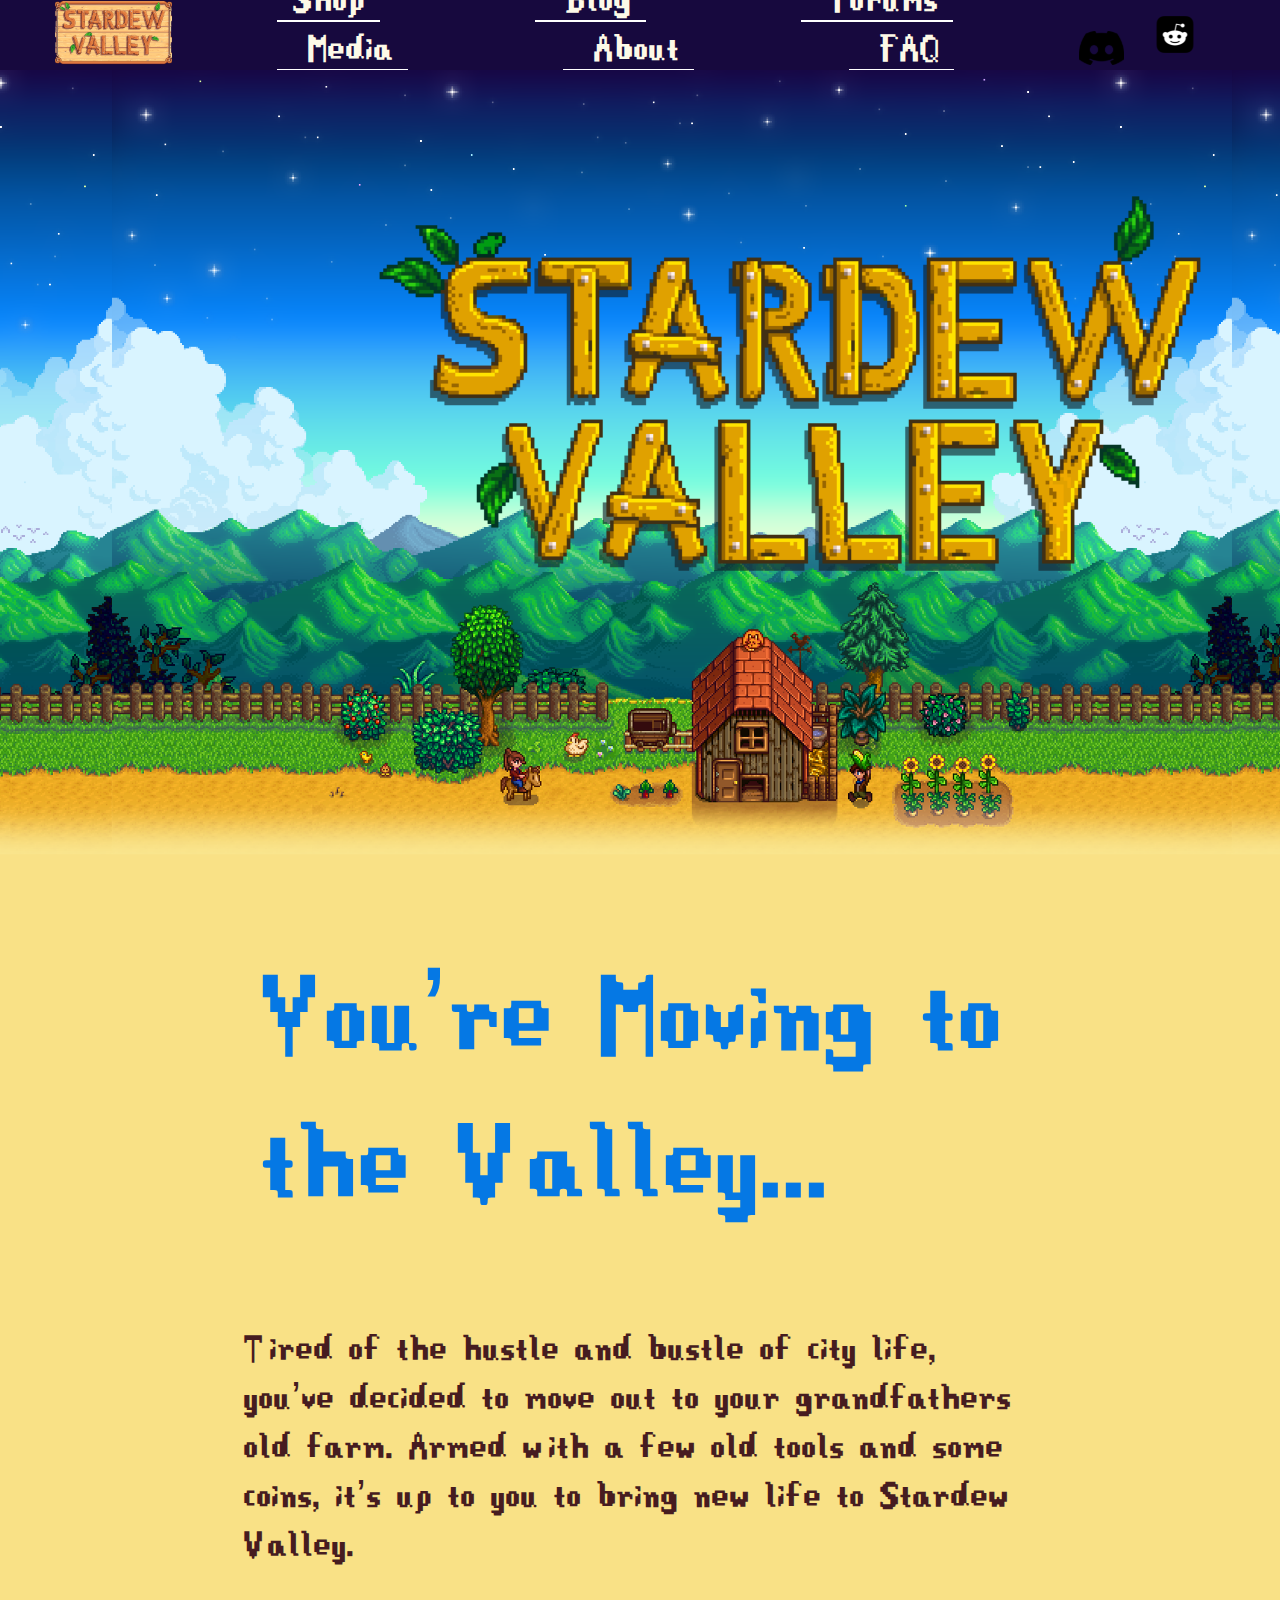
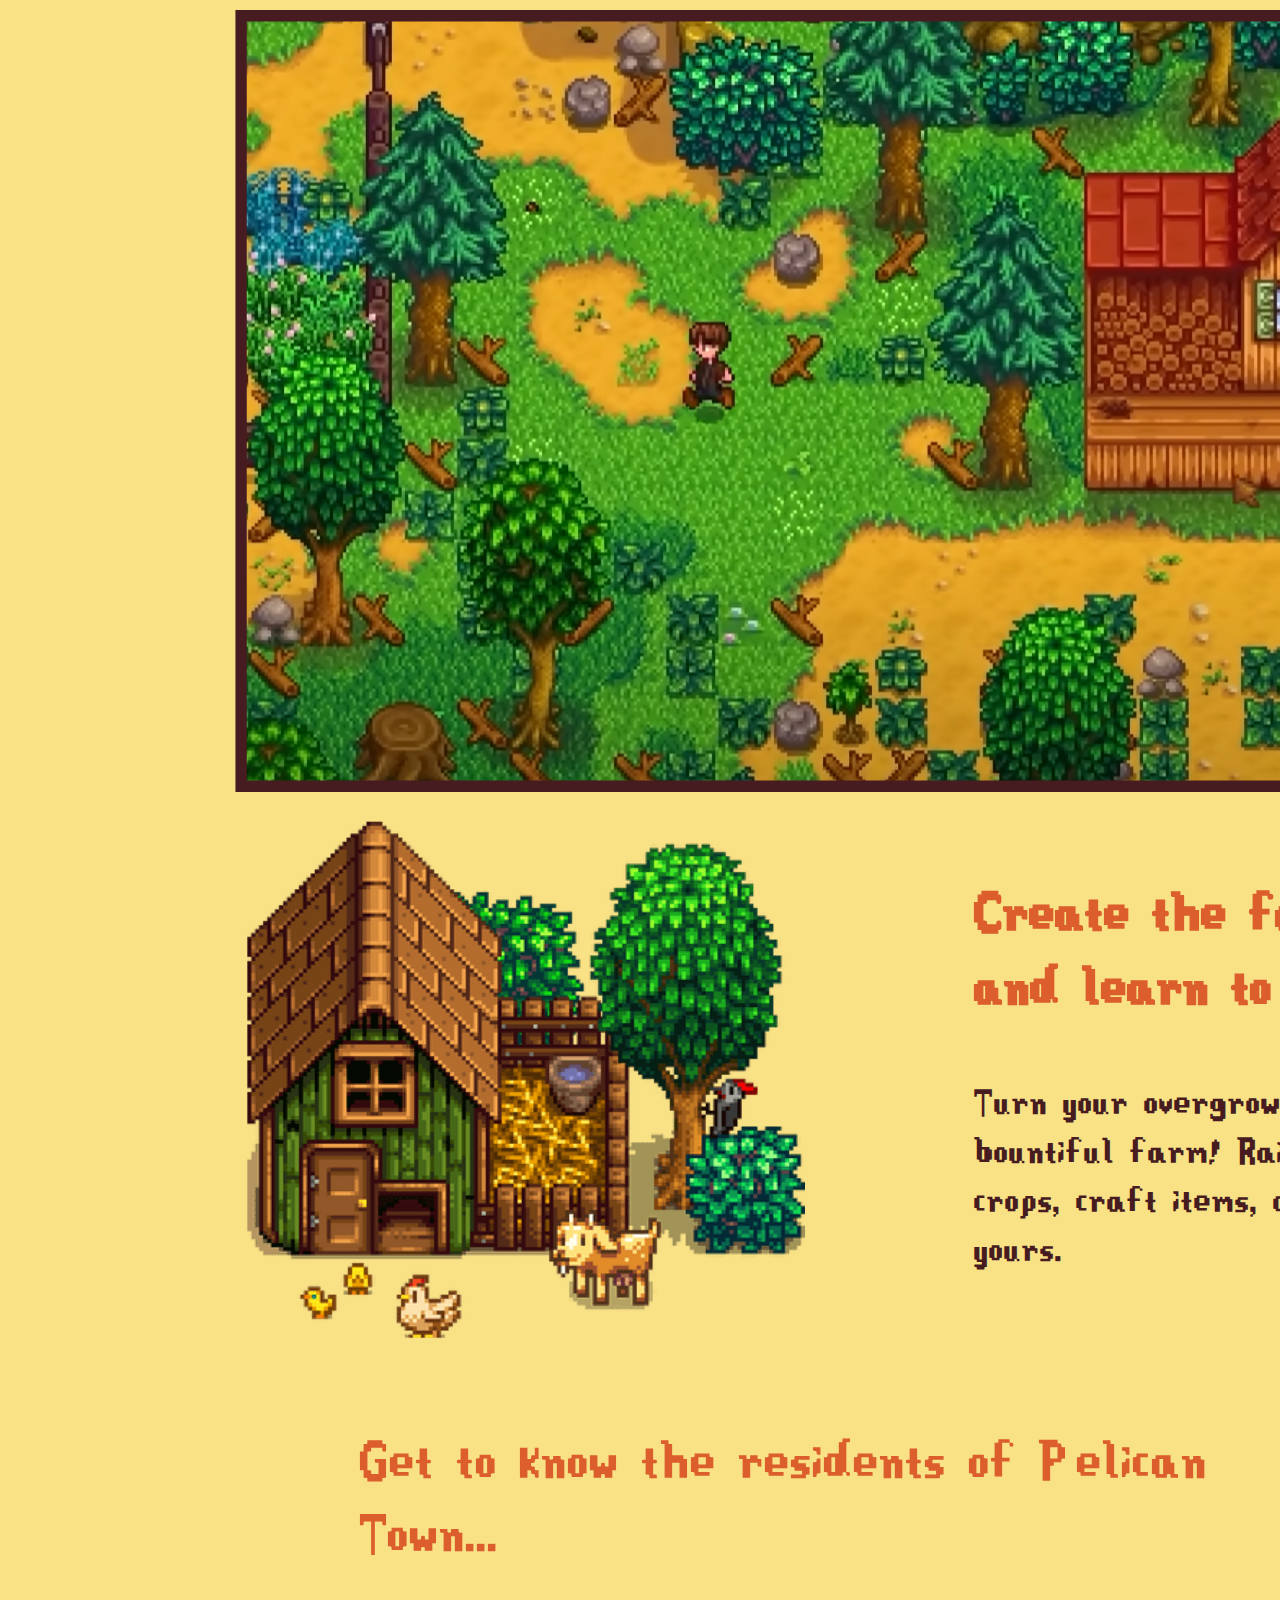
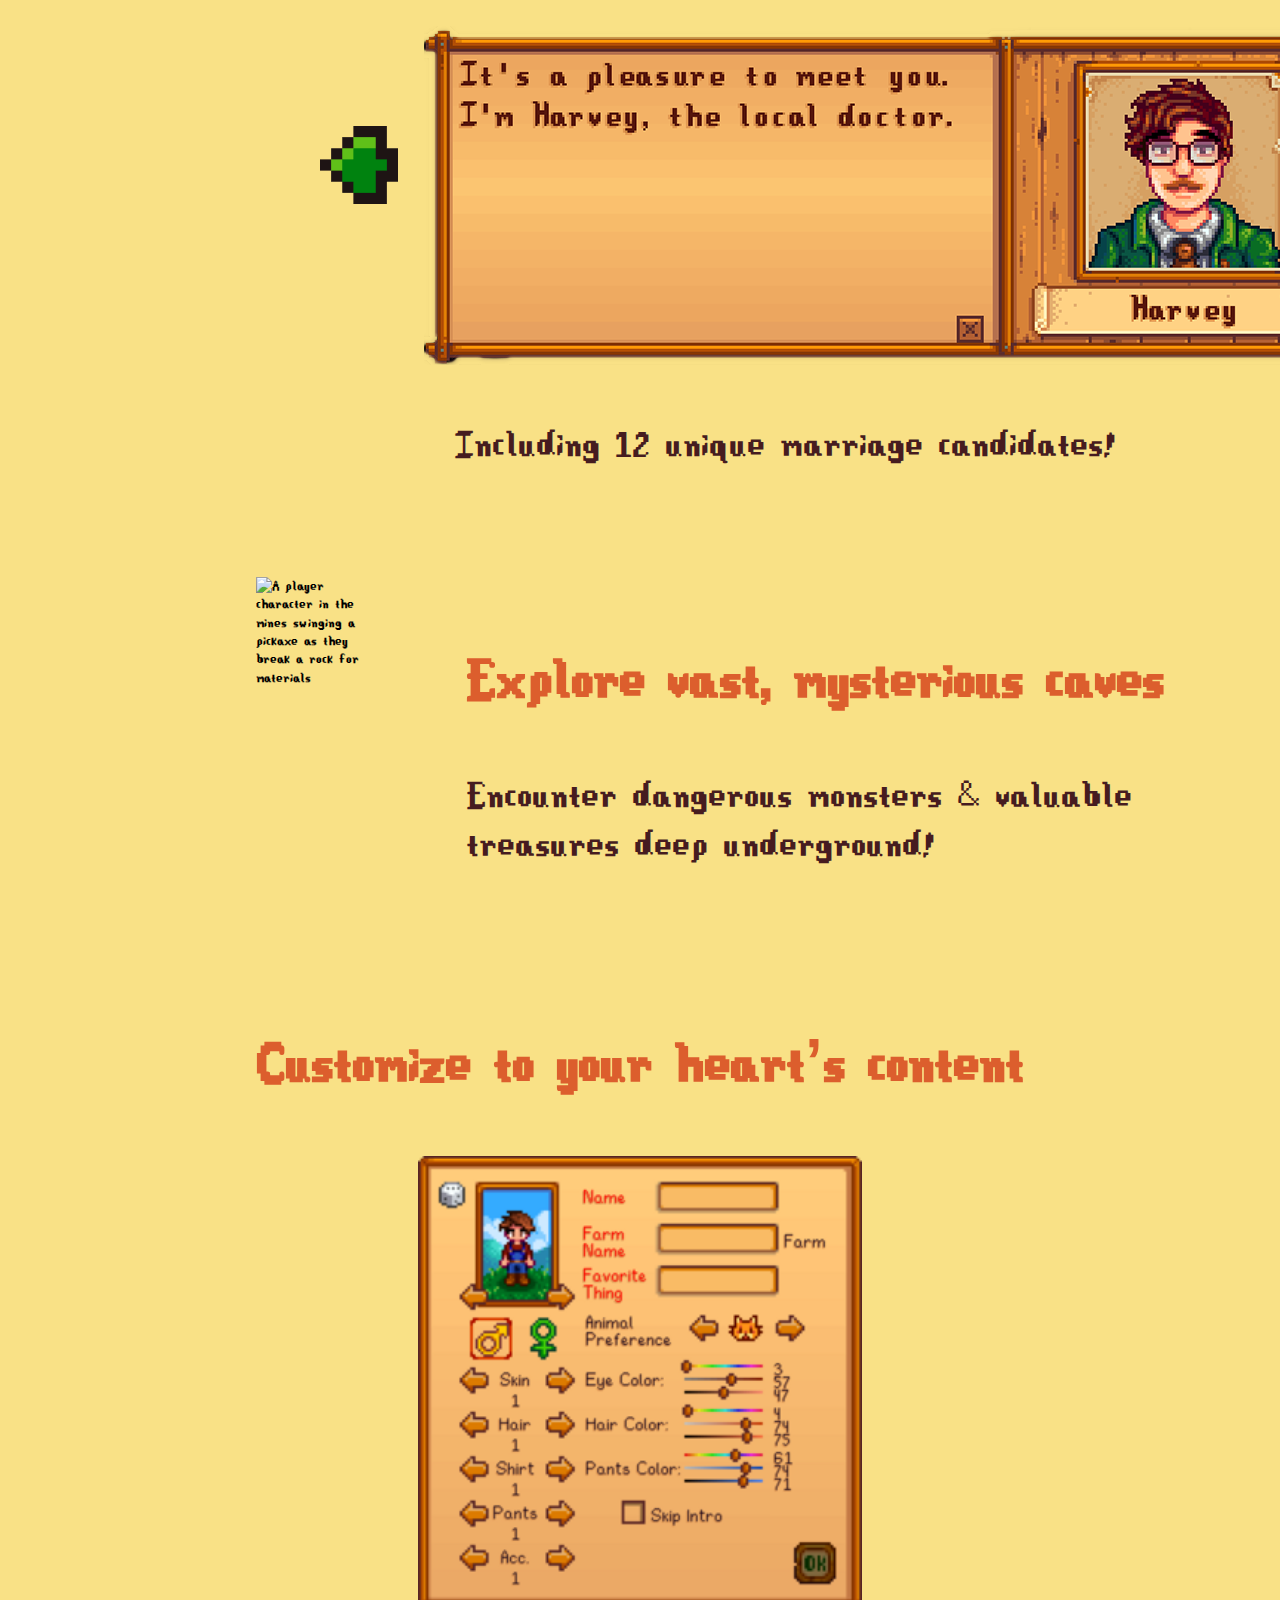
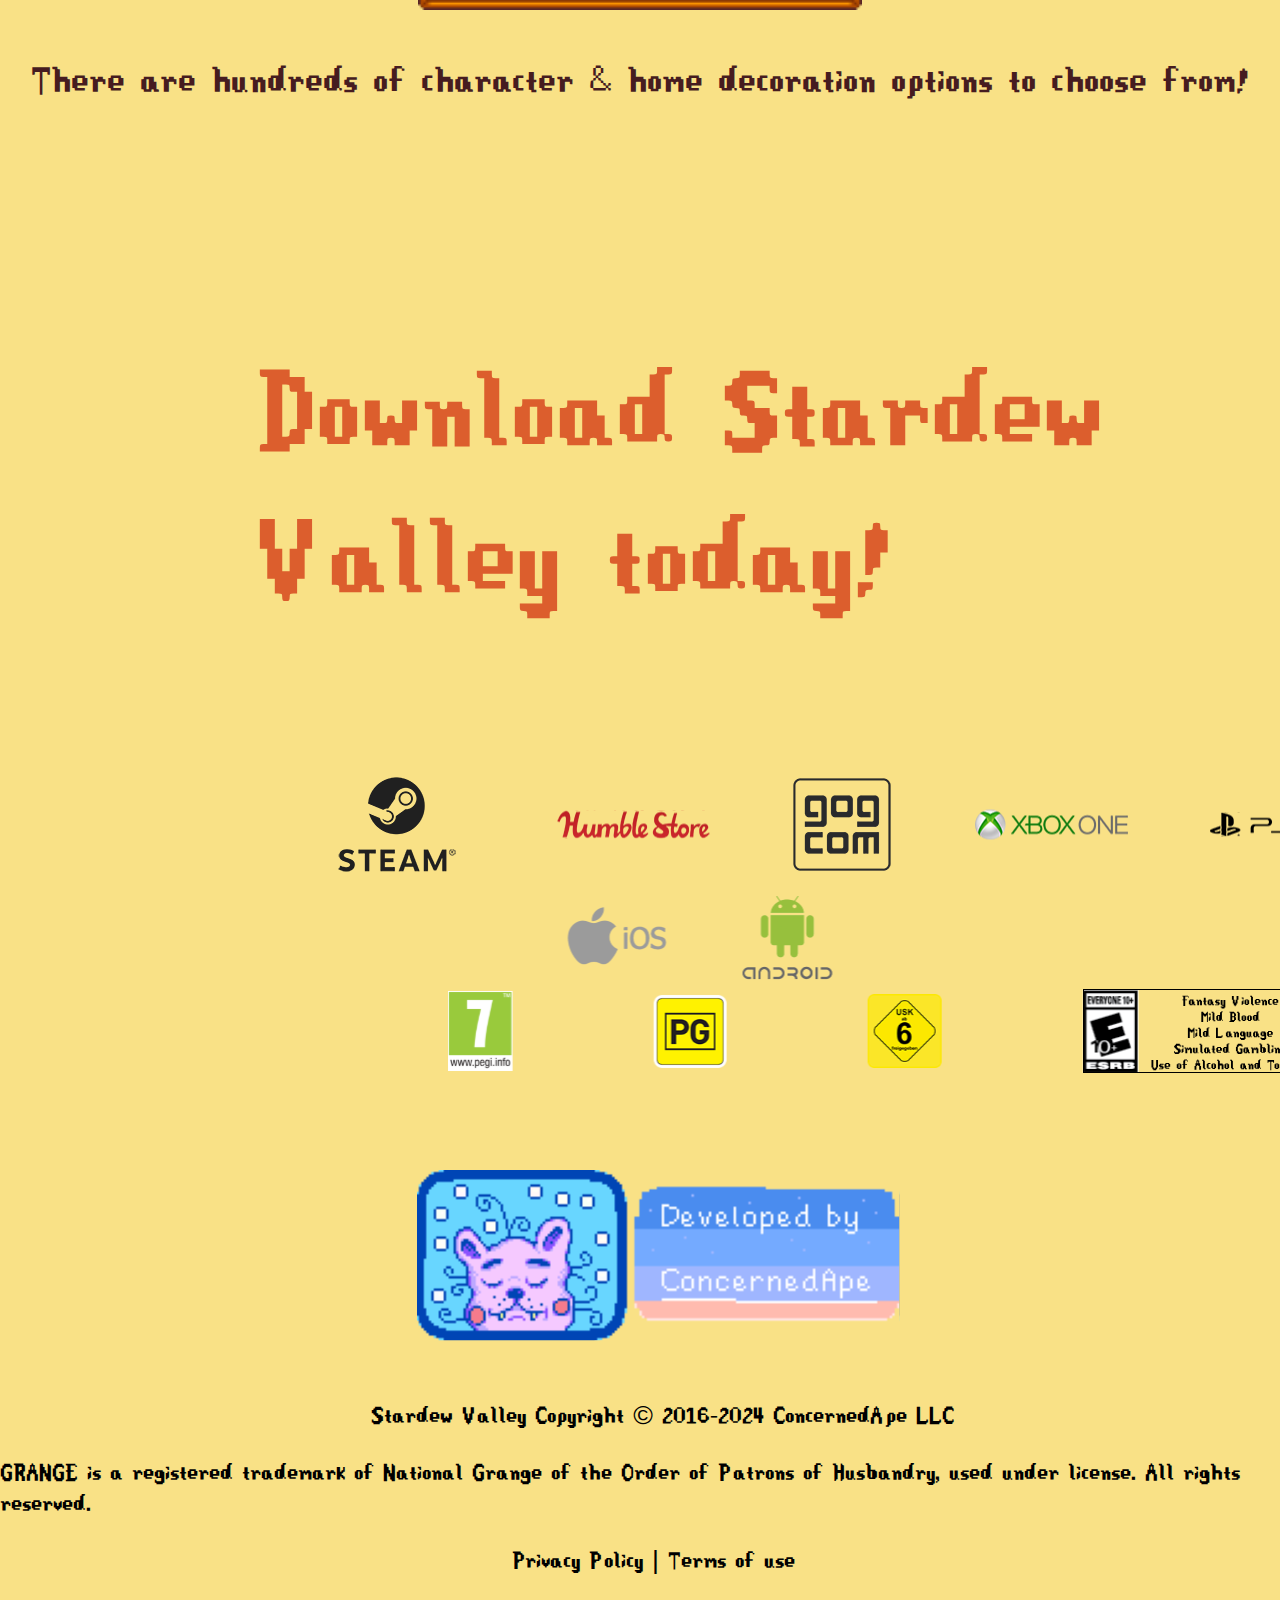
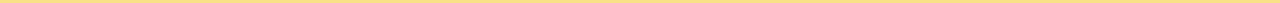
==== commit b82edbc2: "final updates" ====
--- a/index.html
+++ b/index.html
@@ -30,6 +30,7 @@
 			<a href="#"><img src="imgs/image 29.svg" alt="Reddit link"></a>
 			<a href="#"><img src="imgs/email.svg" alt="Email link"></a>
 		</div>
+		<div id="hmbmenu"><a href="index.html"><img src="imgs/hmbmenu.svg" alt="hamburger menu"></a></div>
 		</nav>
 	</header>
 
@@ -38,6 +39,11 @@
 
 		<div class="HeroSec">
 			<img id="herobg" src="imgs/stardewbackground.png" alt="Rolling hills under a blue sky with stars near the top. There are clouds on either side of the sky and a flock of birds flying into the distance on the right near the hills. At the bottom of the image there is a view of a farm building, and two player sprites farming. One is on a horse near some chickens, and the other is tending the garden.">
+			<a href="index.html" id="mainlogolink"><img src="imgs/main_logo.png" alt="Main Stardew Valley Logo, links to homepage."></a>
+		</div>
+
+		<div id="mobilebghero">
+			<img src="imgs/mobilebg.svg" alt="Rolling hills under a blue sky with stars near the top. There are clouds on either side of the sky and a flock of birds flying into the distance on the right near the hills. At the bottom of the image there is a view of a farm building, and two player sprites farming. One is on a horse near some chickens, and the other is tending the garden.">
 			<a href="index.html" id="mainlogolink"><img src="imgs/main_logo.png" alt="Main Stardew Valley Logo, links to homepage."></a>
 		</div>
 
@@ -52,35 +58,50 @@
 				<h1 class="title">You’re Moving to the Valley...</h1>
 				<p>Tired of the hustle and bustle of city life, you’ve decided to move out to your grandfathers old farm. Armed with a few old tools and some coins, it’s up to you to bring new life to Stardew Valley.</p>
 			</div>
-			<div><img src="imgs/homeimg1.svg"></div>
+			<div><img src="imgs/homeimg1.svg" alt=" A player character running through their farm, it is overgrown with various materials"></div>
 		</div>
 		
 		
 		<div id="fod" class="grid-2">
-			<div><img src="imgs/farmclearbg.svg"></div>
+			<div><img src="imgs/farmclearbg.svg" alt="A green coop with a couple chickens, a goat, woodpecker, a tree and some bushes."></div>
 			<div id="fod-txt">
 				<h2 class="lvl1">Create the farm of your dreams and learn to live off the land</h2>
 				<p>Turn your overgrown fields into a lively and bountiful farm! Raise animals, go fishing, tend to crops, craft items, or do it all! The choice is yours.</p>
 			</div>
 		</div>
 
+		<div id="fodmobile">
+			<div id="fod-txt">
+				<h2 class="lvl1">Create the farm of your dreams and learn to live off the land</h2>
+				<div><img src="imgs/farmclearbg.svg" alt="A green coop with a couple chickens, a goat, woodpecker, a tree and some bushes."></div>
+				<p>Turn your overgrown fields into a lively and bountiful farm! Raise animals, go fishing, tend to crops, craft items, or do it all! The choice is yours.</p>
+			</div>
+		</div>
+
 		<div id="residents">
 			<h2 class="lvl1">Get to know the residents of Pelican Town...</h2>
-			<div><img src="imgs/harvey.png"></div>
+			<div><img src="imgs/harvey.png" alt="Dialogue box with a profile picture of Harvey with the words 'It's a pleasure to meet you. I'm Harvey, the local doctor.'"></div>
 			<p>Including 12 unique marriage candidates!</p>
 		</div>
 
 		<div id="mines" class="grid-2">
-			<div><img src="imgs/mines.svg"></div>
+			<div><img src="imgs/mines.svg" alt="A player character in the mines swinging a pickaxe as they break a rock for materials"></div>
 			<div id="mines-txt">
 				<h2 class="lvl1">Explore vast, mysterious caves</h2>
+				<p>Encounter dangerous monsters & valuable treasures deep underground!</p>
+			</div>
+		</div>
+		<div id="mobilemines">
+			<div id="mines-txt" alt="A player character in the mines swinging a pickaxe as they break a rock for materials">
+				<h2 class="lvl1">Explore vast, mysterious caves</h2>
+				<div><img src="imgs/mines.svg"></div>
 				<p>Encounter dangerous monsters & valuable treasures deep underground!</p>
 			</div>
 		</div>
 
 		<div id="cc">
 			<h2 class="lvl1">Customize to your heart’s content</h2>
-			<div><img src="imgs/CharacterCreation.svg"></div>
+			<div><img src="imgs/CharacterCreation.svg" alt="character creation screen"></div>
 			<p>There are hundreds of character & home decoration options to choose from!</p>
 		</div>
 
@@ -109,9 +130,9 @@
 	</section>
 	<footer>
 		<div>
-			<div><img src="imgs/ConcernedApe.svg"></div>
+			<div><img src="imgs/ConcernedApe.svg" alt="ConcernedApe logo"></div>
 			<p id="llc">Stardew Valley Copyright © 2016-2024 ConcernedApe LLC</p>
-			<p>GRANGE is a registered trademark of National Grange of the Order of Patrons of Husbandry, used under license. All rights reserved.</p>
+			<p id="grange">GRANGE is a registered trademark of National Grange of the Order of Patrons of Husbandry, used under license. All rights reserved.</p>
 			<p id="tou">Privacy Policy | Terms of use</p>
 		</div>
 
--- a/styles/style.css
+++ b/styles/style.css
@@ -112,6 +112,10 @@
     margin-right: 40px;
 }
 
+#hmbmenu {
+    display: none;
+}
+
 /* hero section */
 
 .HeroSec {
@@ -128,6 +132,10 @@
  margin-left: -35%;
 }
 
+#mobilebghero {
+    display: none;
+}
+
 
 #mainlogolink {
     position: absolute;
@@ -203,6 +211,10 @@
     margin-left: 18%;
 }
 
+#fodmobile {
+    display: none;
+}
+
 #fod-txt {
     padding-top: 4%;
     width: 800px;
@@ -230,6 +242,10 @@
     width: 75%;
     padding-top: 5%;
     padding-bottom: 5%;
+}
+
+#mobilemines {
+    display: none;
 }
 
 #mines-txt {
@@ -374,9 +390,18 @@
     border-width: 10px;
     border-color: #461C20;
     margin-left: 20%;
-}
-
-#mediatitle {
+    padding: 40px;
+}
+
+#videos {
+    margin-bottom: 40px;
+}
+
+#mobilevideos {
+    display: none;
+}
+
+.mediatitle {
     font-size: 96pt;
     margin-left: 38%;
     color: #DC5E2D;
@@ -384,6 +409,668 @@
     margin-bottom: -5px;
 }
 
-
-
-/* faq page */+#mobileimgs {
+    display: none;
+}
+
+#imgleft {
+    display: flex;
+    flex-direction: column;
+    margin-top: 155px;
+}
+
+#imgright {
+    display: flex;
+    flex-direction: column;
+    margin-top: 40px;
+}
+
+.mediabtm {
+    margin-bottom: 40px;
+}
+
+.mediatop {
+    margin-top: 80px;
+}
+
+#imgs img {
+    margin-bottom: 20px;
+}
+
+#mobilelogos {
+    display: none;
+}
+
+
+/* faq page */
+
+#backboardfaq {
+    width: 1360px;
+    height: 2800px;
+    background-color: #FBC571;
+    border-style: solid;
+    border-width: 10px;
+    border-color: #461C20;
+    padding: 40px;
+    margin-left: -400px;
+}
+
+#sidemenu {
+    background-color: #D5682B;
+    width: 320px;
+    border-style: solid;
+    border-width: 9px;
+    border-color: #461C20;
+    margin-left: 20px;
+    padding: 10px;
+    display: flex;
+    flex-direction: column;
+    height: 1000px;
+}
+
+#sidemenu p {
+        font-size: 24pt;
+        color: #29669F;
+        text-decoration: underline;
+}
+
+#faqtitle {
+    margin-bottom: 100px;
+}
+
+#faqtitle h1 {
+    font-size: 50pt;
+    font-weight: lighter;
+}
+
+.dropdownboard {
+    width: 1100px;
+    background-color: #D78238;
+    margin-left: 100px;
+    color: inherit;
+    padding: 20px;
+    border-style: solid;
+    border-color: #461C20;
+    border-width: 10px;
+    margin-bottom: -5px;
+}
+
+.dropdownboard h2 {
+    font-size: 46pt;
+    color: #FDF9E7;
+    font-weight: lighter;
+    width: 800px;
+}
+
+.dropdownboard img {
+    margin-left: 50px;
+    margin-top: 50%;
+    scale: 150%;
+}
+
+.dropdownboard p {
+    color: #461C20;
+}
+
+#faqcontent {
+    background-color: #DAAD72;
+    font-size: 24pt;
+    padding: 20px;
+    margin-bottom: 0px;
+}
+
+#faqmobile {
+    display: none;
+}
+
+/* mediabreak */
+
+@media screen and (max-width: 768px) {
+
+    body {
+    width: 100%;
+    background-color: #f9e186;
+    font-family: Stardew_Valley, sans-serif;
+    font-size: inherit;
+}
+
+
+a {
+    text-decoration: inherit;
+}
+
+.flex-row-top {
+    display: flex;
+    flex-direction: row;
+    justify-content: space-between;
+}
+
+.flex-row-center {
+    display: flex;
+    flex-direction: row;
+    justify-content: space-between;
+    align-items: center;
+}
+
+
+.grid-2 {
+    display: grid;
+    grid-template: auto / 1fr 2fr;
+    column-gap: 104px;
+}
+
+
+
+/* fonts */
+
+@font-face {
+    font-family: 'Stardew_Valley';
+    src: url('../fonts/Stardew_Valley.otf') format('opentype');
+    src: url('../fonts/Stardew_Valley.ttf') format('truetype');
+}
+
+body p {
+     color: inherit;
+     font-size: 32pt;
+}
+
+.lvl1 {
+    color: #DC5E2D;
+    font-size: 48pt;
+}
+
+.title {
+    color: #0578E4;
+    font-size: 96pt;
+}
+
+
+
+/* top menu */
+#top-nav ul {
+   display: none;
+}
+
+#top-nav li {
+ display: none;
+}
+
+
+
+#top-nav {
+    display: flex;
+    align-items: center;
+    justify-content: space-between;
+    background-color: #17093E;
+    width: 100%;
+    height: 70px;
+}
+
+#SDVLogo {
+    margin-left: 1%;
+    height: 100%;
+}
+
+#topsocials {
+    display: none;
+}
+
+#hmbmenu {
+   display: flex;
+   margin-right: 8%;
+}
+
+/* hero section */
+
+.HeroSec {
+ width: 100vw;
+ height: auto;
+ overflow-x: hidden;
+ position: relative;
+}
+
+#herobg {
+display: none;
+}
+
+#mobilebghero {
+   display: flex;
+   width: 100vw;
+}
+
+
+#mainlogolink {
+    position: absolute;
+    scale: 75%;
+    top: 15%;
+    left: 1%;
+}
+
+.pagetitle {
+   position: absolute;
+    scale: 75%;
+    top: 45%;
+    left: 1%;
+}
+
+
+
+/* footer */
+
+footer {
+    display: flex;
+    flex-direction: column;
+    align-items: center;
+    padding-top: 5%;
+}
+
+footer img {
+    padding-left: 8%;
+    scale: 60%;
+}
+
+footer p {
+    font-size: 18pt;
+        font-weight: lighter;
+}
+
+#llc {
+    padding-left: 15%;
+}
+
+#grange {
+    margin-left: 6%;
+}
+
+#tou {
+    padding-left: 30%;
+}
+/* Home Content */ 
+
+#intro {
+    margin-left: 25%;
+}
+
+#intro img {
+    scale: 65%;
+    padding-top: 5%;
+    padding-bottom: 5%;
+    margin-left: -75%;
+}
+
+#intro-txt {
+    width: 80%;
+    margin-left: -8%;
+
+}
+
+#intro h1 {
+    margin-left: 2%;
+    font-weight: lighter;
+    font-size: 54pt;
+}
+
+#intro p {
+    color: #461C20;
+    font-weight: lighter;
+}
+
+#fod {
+ display: none;
+}
+
+#fodmobile {
+    display: flex;
+    flex-direction: column;
+}
+
+#fod-txt {
+    padding-top: 4%;
+    width: 600px;
+    margin-left: 8%;
+    color: #461C20;
+}
+
+#residents {
+    margin-left: -32%;
+}
+#residents img {
+    scale: 60%;
+    margin-left: -15%s;
+}
+
+#residents p {
+    color: #461C20;
+    font-weight: lighter;
+    margin-left: 13%;
+        width: 780px;
+}
+
+#residents h2 {
+    font-weight: lighter;
+        width: 780px;
+        margin-left: 23%;
+}
+
+#mines {
+    display: none;
+}
+
+#mobilemines {
+    display: flex;
+    flex-direction: column;
+}
+
+#mines-txt {
+    width: 690px;
+    margin-left: 20px;
+}
+
+#mines-txt p {
+    color: #461C20;
+    font-weight: lighter;
+}
+
+#cc {
+    display: flex;
+    flex-direction: column;
+    align-items: center;
+    padding-bottom: 5%;
+}
+
+#cc p {
+    color: #461C20;
+    font-weight: lighter;
+    margin-left: 10px;
+}
+
+#cc h2 {
+    margin-left: 20PX;
+}
+
+
+#fdownload {
+    color: #DC5E2D;
+    margin-left: 20%;
+    font-size: 70pt;
+    font-weight: lighter;
+}
+
+#fstores {
+    width: 700px;
+    display: flex;
+    flex-direction: row;
+    margin-left: -25px;
+}
+
+#fstores img {
+    scale: 75%;
+    margin-right: -10px;
+}
+
+#fmobile {
+    width: 275px;
+    display: flex;
+    flex-direction: row;
+    justify-content: space-between;
+    margin-left: 180px;
+}
+
+#fmobile img {
+    scale: 75%;
+}
+
+#fratings {
+    width: 700px;
+    display: flex;
+    flex-direction: row;
+    justify-content: space-between;
+    margin-left: -5px;
+}
+
+#fratings img {
+    scale: 75%;
+}
+
+/* Blog page */
+
+
+#backboarddev {
+    width: 750px;
+    height: auto;
+    background-color: #FBC571;
+    border-style: solid;
+    border-width: 10px;
+    border-color: #461C20;
+    margin-left: -10%;
+    padding-right: 5px;
+}
+
+.post {
+    width: 680px;
+    border-top: solid;
+    border-width: 2px;
+    border-color: #461C20;
+    margin-top: 8%;
+}
+
+.post p {
+    font-size: 24pt;
+    font-weight: lighter;
+}
+
+.post img {
+    scale: 80%;
+    margin-left: -15px;
+}
+
+.postslate {
+    display: flex;
+    flex-direction: row;  
+    padding-top: 20px;
+    margin-bottom: -20px;
+}
+
+.slatetext {
+    display: flex;
+    flex-direction: column;
+    padding-left: 15px;
+}
+
+.slatetext h1 {
+    font-size: 33pt;
+    font-weight: lighter;
+    color: #0578E4;
+    margin-bottom: -5px;
+}
+
+.slatetext p {
+    font-weight: lighter;
+}
+
+.blogtext p{
+     padding-left: 15px;
+    padding-right: 15px;
+    font-weight: lighter;
+        color: #461C20;
+}
+
+#devsearch {
+    margin-left: 50%;
+    margin-top: 5%;
+}
+
+.comments {
+    padding-left: 80%;
+    padding-top: 1%;
+    color: #0578E4;
+}
+
+#yearselect {
+    margin-left: 72px;
+    margin-top: 15%;
+    color: #0578E4;
+}
+
+/* media page */
+
+#backboardmedia {
+    width: auto;
+    height: auto;
+    background-color: #FBC571;
+    border-style: solid;
+    border-width: 10px;
+    border-color: #461C20;
+    padding-right: 5px;
+    margin-left: -5%;
+}
+
+#videos {
+   display: none;
+}
+
+#mobilevideos {
+    display: flex;
+    flex-direction: column;
+}
+
+#mobilevideos img {
+    scale: 75%;
+    margin-left: -100px;
+}
+
+.mediatitle {
+    font-size: 96pt;
+    margin-left: 20%;
+    color: #DC5E2D;
+    margin-top: -8px;
+    margin-bottom: -5px;
+}
+
+#mobileimgs {
+    display: flex;
+    flex-direction: column;
+}
+
+
+#imgleft {
+    display: none;
+ }
+
+#imgright {
+ display: none;
+}
+
+.mediabtm {
+    margin-bottom: 40px;
+}
+
+.mediatop {
+    margin-top: 80px;
+}
+
+#imgs img {
+    margin-bottom: 20px;
+}
+
+#mobilelogos {
+    display: flex;
+    flex-direction: column;
+} 
+
+
+#logos {
+    display: none;
+}
+
+/* faq page */
+
+#backboardfaq {
+    width: 700px;
+    height: 2400px;
+    background-color: #FBC571;
+    border-style: solid;
+    border-width: 10px;
+    border-color: #461C20;
+    padding: 40px;
+    margin-left: -40px;
+}
+
+#sidemenu {
+    background-color: #D5682B;
+    width: 620px;
+    border-style: solid;
+    border-width: 9px;
+    border-color: #461C20;
+    margin-left: 20px;
+    padding: 10px;
+    display: flex;
+    flex-direction: column;
+    height: 800px;
+}
+
+#sidemenu p {
+        font-size: 24pt;
+        color: #29669F;
+        text-decoration: underline;
+}
+
+#faqtitle {
+    margin-bottom: 100px;
+}
+
+#faqtitle h1 {
+    font-size: 50pt;
+    font-weight: lighter;
+}
+
+.dropdownboard {
+    width: 780px;
+    background-color: #D78238;
+    margin-left: 100px;
+    color: inherit;
+    padding: 20px;
+    border-style: solid;
+    border-color: #461C20;
+    border-width: 10px;
+    margin-bottom: -5px;
+}
+
+.dropdownboard h2 {
+    font-size: 46pt;
+    color: #FDF9E7;
+    font-weight: lighter;
+    width: 800px;
+}
+
+.dropdownboard img {
+    margin-left: 50px;
+    margin-top: 50%;
+    scale: 150%;
+}
+
+.dropdownboard p {
+    color: #461C20;
+}
+
+#faqcontent {
+    background-color: #DAAD72;
+    font-size: 24pt;
+    padding: 20px;
+    margin-bottom: -10px;
+}
+
+#faqdesktop {
+    display: none;
+}
+
+#faqmobile {
+    display: flex;
+    flex-direction: column;
+}
+
+.dropdownboard {
+    scale: 75%;
+    margin-left: -90px;
+    margin-top: -80px;
+}
